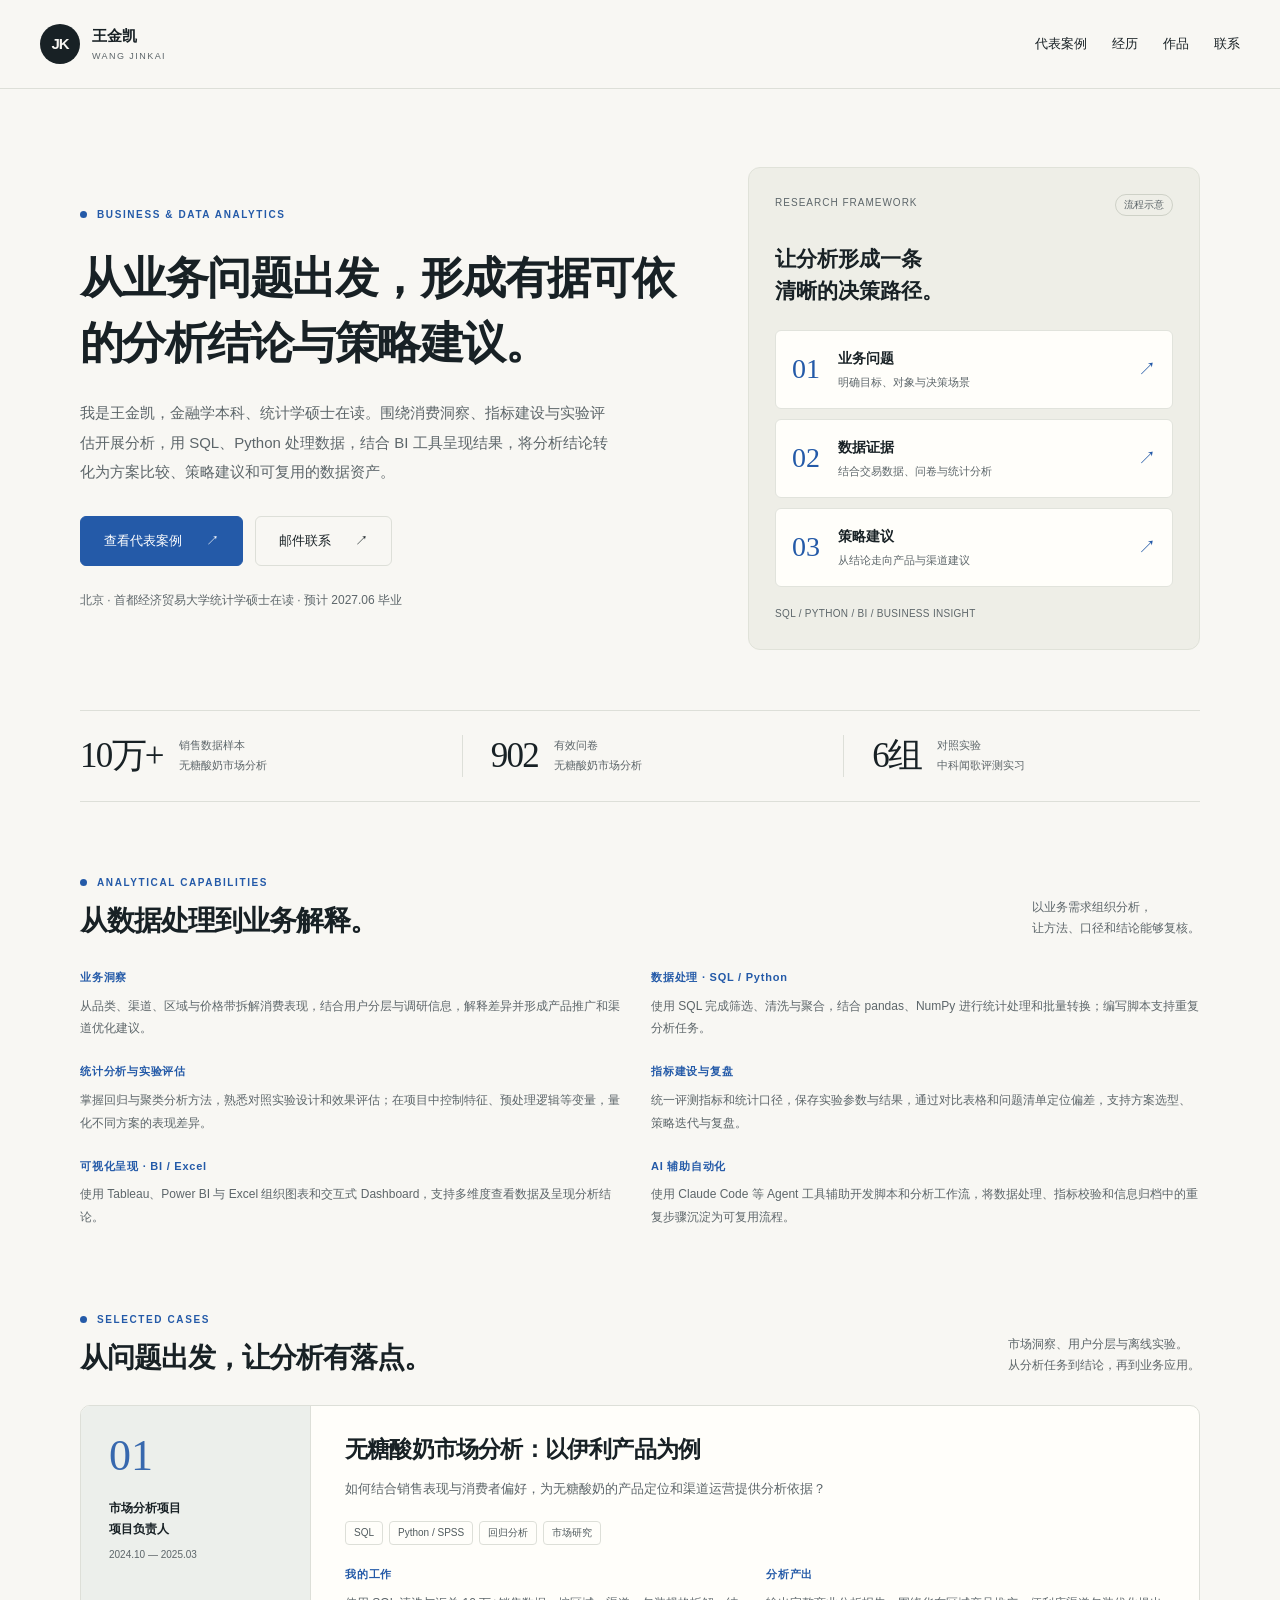
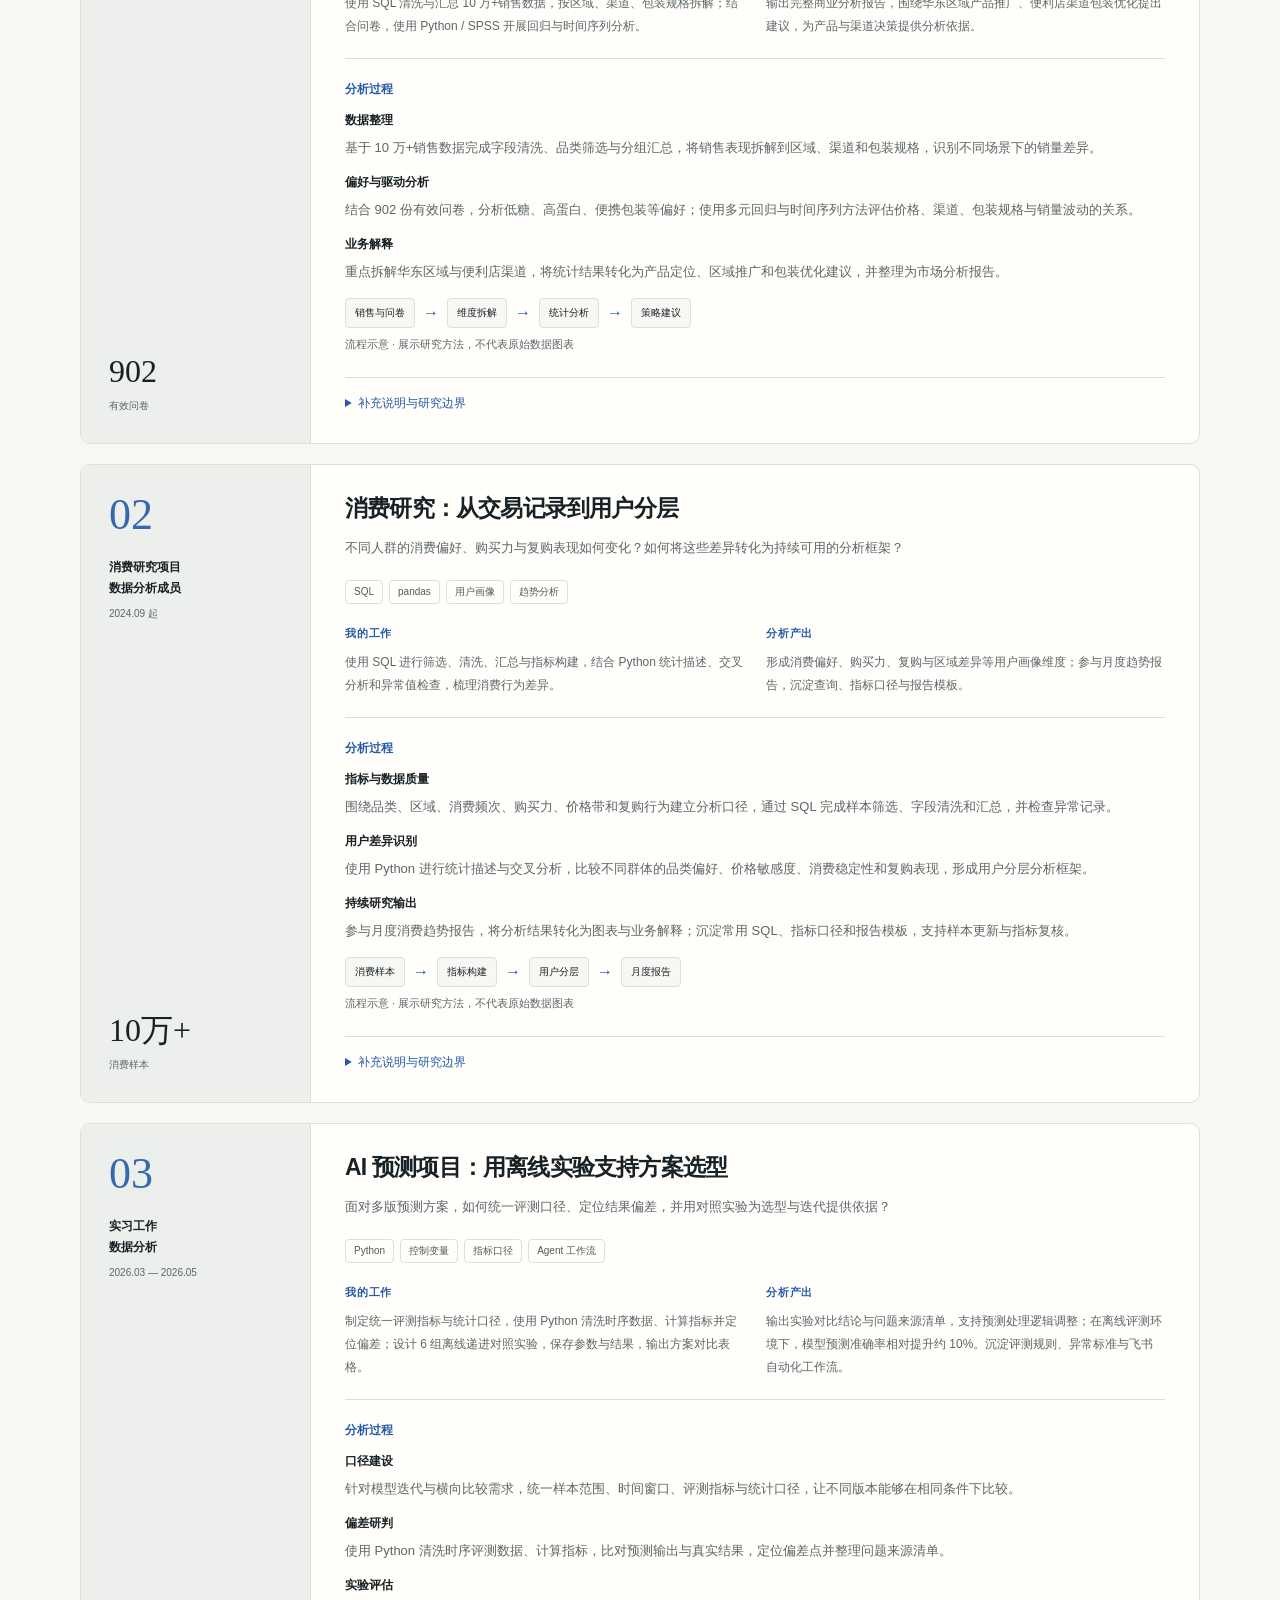
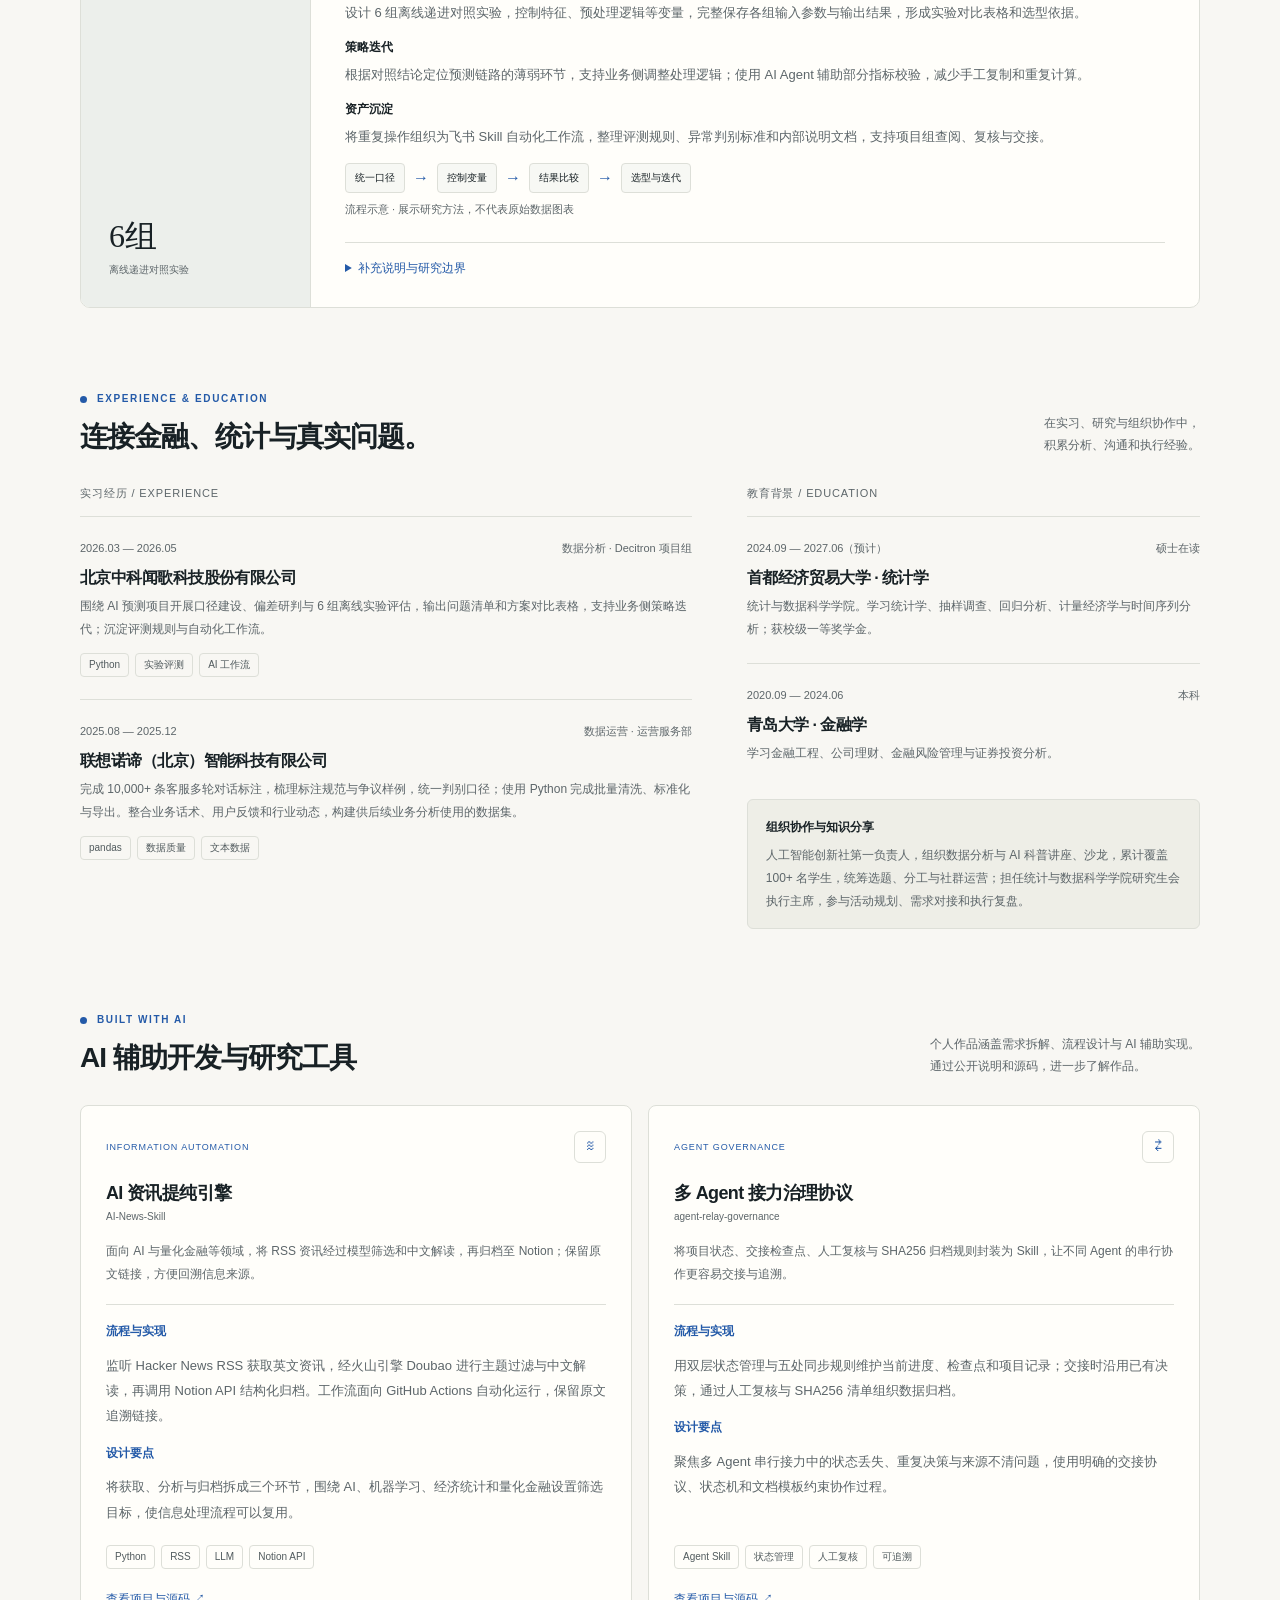
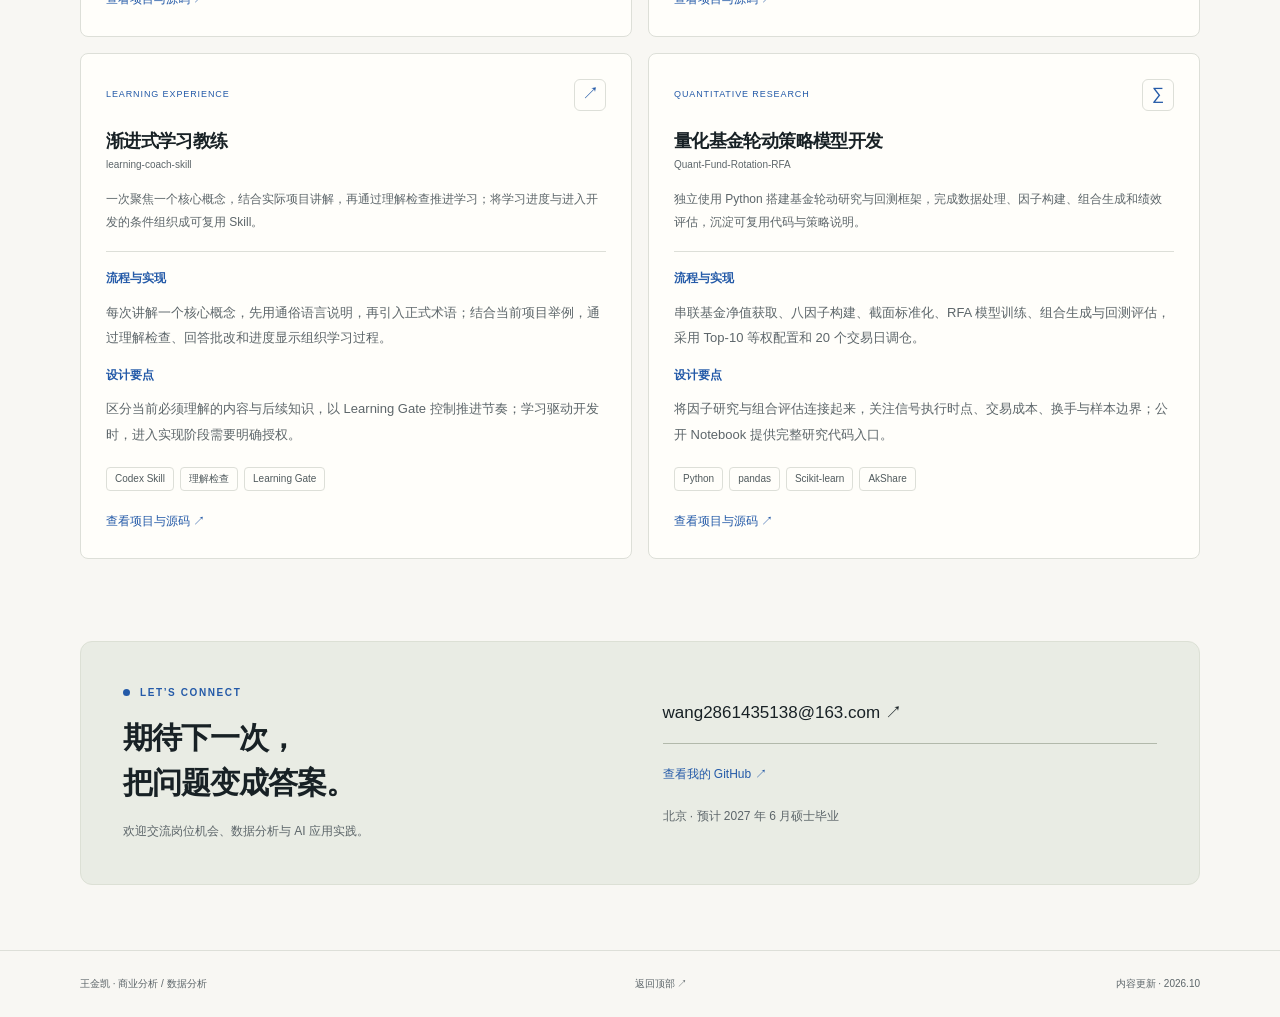
==== index.html @ 504aad79 "Publish portfolio pages at shorter root URLs" ====
<!doctype html>
<html lang="zh-CN">
<head>
<meta charset="utf-8">
<meta name="viewport" content="width=device-width, initial-scale=1">
<meta name="description" content="王金凯的商业分析与数据分析主页：业务洞察、SQL 与 Python 数据处理、指标口径、离线对照实验、BI 可视化与 AI 自动化作品。">
<meta name="theme-color" content="#F8F7F3">
<title>王金凯 | 商业分析与数据分析</title>
<link rel="stylesheet" href="assets/css/styles.css">
</head>
<body class="analytics">
<a class="skip-link" href="#main">跳到正文</a>
<header class="site-header">
<div class="header-inner">
<a class="brand" href="#main" aria-label="王金凯，商业分析与数据分析主页">
<span class="brand-mark" aria-hidden="true">JK</span>
<span>王金凯<span class="brand-en">WANG JINKAI</span>
</span>
</a>
<nav class="section-nav" aria-label="页内导航">
<a href="#cases">代表案例</a>
<a href="#experience">经历</a>
<a href="#works">作品</a>
<a href="#contact">联系</a>
</nav>
</div>
</header>
<main class="page-shell" id="main">
<section class="hero" aria-labelledby="page-title">
<div>
<p class="eyebrow">BUSINESS & DATA ANALYTICS</p>
<h1 id="page-title">从<span class="phrase">业务问题</span>出发，形成有据可依的分析结论与<span class="phrase">策略建议</span>。</h1>
<p class="hero-intro">我是王金凯，金融学本科、统计学硕士在读。围绕消费洞察、指标建设与实验评估开展分析，用 SQL、Python 处理数据，结合 BI 工具呈现结果，将分析结论转化为方案比较、策略建议和可复用的数据资产。</p>
<div class="hero-actions">
<a class="button primary" href="#cases">查看代表案例 <span aria-hidden="true">↗</span>
</a>
<a class="button" href="mailto:wang2861435138@163.com">邮件联系 <span aria-hidden="true">↗</span>
</a>
</div>
<p class="hero-meta">北京 · 首都经济贸易大学统计学硕士在读 · 预计 2027.06 毕业</p>
</div>
<aside class="hero-board" aria-label="分析方法流程示意">
<div class="board-top">
<span>RESEARCH FRAMEWORK</span>
<span>流程示意</span>
</div>
<p class="board-title">让分析形成一条<br>清晰的决策路径。</p>
<div class="flow-row">
<span class="flow-number" aria-hidden="true">01</span>
<div>
<strong>业务问题</strong>
<p>明确目标、对象与决策场景</p>
</div>
<span class="flow-arrow" aria-hidden="true">↗</span>
</div>
<div class="flow-row">
<span class="flow-number" aria-hidden="true">02</span>
<div>
<strong>数据证据</strong>
<p>结合交易数据、问卷与统计分析</p>
</div>
<span class="flow-arrow" aria-hidden="true">↗</span>
</div>
<div class="flow-row">
<span class="flow-number" aria-hidden="true">03</span>
<div>
<strong>策略建议</strong>
<p>从结论走向产品与渠道建议</p>
</div>
<span class="flow-arrow" aria-hidden="true">↗</span>
</div>
<p class="board-caption">SQL / PYTHON / BI / BUSINESS INSIGHT</p>
</aside>
</section>
<div class="proof-strip" aria-label="代表案例概览">
<div class="proof-item">
<b>10万+</b>
<span>销售数据样本<br>无糖酸奶市场分析</span>
</div>
<div class="proof-item">
<b>902</b>
<span>有效问卷<br>无糖酸奶市场分析</span>
</div>
<div class="proof-item">
<b>6组</b>
<span>对照实验<br>中科闻歌评测实习</span>
</div>
</div>
<section class="experience-section" id="skills" aria-labelledby="skills-title">
<div class="section-heading">
<div><p class="eyebrow">ANALYTICAL CAPABILITIES</p><h2 id="skills-title">从数据处理到业务解释。</h2></div>
<p>以业务需求组织分析，<br>让方法、口径和结论能够复核。</p>
</div>
<div class="case-grid">
<div><h4>业务洞察</h4><p>从品类、渠道、区域与价格带拆解消费表现，结合用户分层与调研信息，解释差异并形成产品推广和渠道优化建议。</p></div>
<div><h4>数据处理 · SQL / Python</h4><p>使用 SQL 完成筛选、清洗与聚合，结合 pandas、NumPy 进行统计处理和批量转换；编写脚本支持重复分析任务。</p></div>
<div><h4>统计分析与实验评估</h4><p>掌握回归与聚类分析方法，熟悉对照实验设计和效果评估；在项目中控制特征、预处理逻辑等变量，量化不同方案的表现差异。</p></div>
<div><h4>指标建设与复盘</h4><p>统一评测指标和统计口径，保存实验参数与结果，通过对比表格和问题清单定位偏差，支持方案选型、策略迭代与复盘。</p></div>
<div><h4>可视化呈现 · BI / Excel</h4><p>使用 Tableau、Power BI 与 Excel 组织图表和交互式 Dashboard，支持多维度查看数据及呈现分析结论。</p></div>
<div><h4>AI 辅助自动化</h4><p>使用 Claude Code 等 Agent 工具辅助开发脚本和分析工作流，将数据处理、指标校验和信息归档中的重复步骤沉淀为可复用流程。</p></div>
</div>
</section>
<section class="cases" id="cases">
<div class="section-heading">
<div>
<p class="eyebrow">SELECTED CASES</p>
<h2>从问题出发，让分析有落点。</h2>
</div>
<p>市场洞察、用户分层与离线实验。<br>从分析任务到结论，再到业务应用。</p>
</div>
<article class="case-card">
<div class="case-side">
<span class="case-index" aria-hidden="true">01</span>
<div>
<p class="case-type">市场分析项目<br>项目负责人</p>
<p class="case-date">2024.10 — 2025.03</p>
</div>
<p class="metric">902</p>
<p class="metric-label">有效问卷</p>
</div>
<div class="case-body">
<h3>无糖酸奶市场分析：以伊利产品为例</h3>
<p class="case-lead">如何结合销售表现与消费者偏好，为无糖酸奶的产品定位和渠道运营提供分析依据？</p>
<ul class="tag-list">
<li>SQL</li>
<li>Python / SPSS</li>
<li>回归分析</li>
<li>市场研究</li>
</ul>
<div class="case-grid">
<div>
<h4>我的工作</h4>
<p>使用 SQL 清洗与汇总 10 万+销售数据，按区域、渠道、包装规格拆解；结合问卷，使用 Python / SPSS 开展回归与时间序列分析。</p>
</div>
<div>
<h4>分析产出</h4>
<p>输出完整商业分析报告，围绕华东区域产品推广、便利店渠道包装优化提出建议，为产品与渠道决策提供分析依据。</p>
</div>
</div>
<div class="case-analysis">
<h4>分析过程</h4>
<ol>
<li><strong>数据整理</strong><p>基于 10 万+销售数据完成字段清洗、品类筛选与分组汇总，将销售表现拆解到区域、渠道和包装规格，识别不同场景下的销量差异。</p></li>
<li><strong>偏好与驱动分析</strong><p>结合 902 份有效问卷，分析低糖、高蛋白、便携包装等偏好；使用多元回归与时间序列方法评估价格、渠道、包装规格与销量波动的关系。</p></li>
<li><strong>业务解释</strong><p>重点拆解华东区域与便利店渠道，将统计结果转化为产品定位、区域推广和包装优化建议，并整理为市场分析报告。</p></li>
</ol>
</div>
<div class="pipeline" aria-label="方法流程">
<span>销售与问卷</span>
<i aria-hidden="true">→</i>
<span>维度拆解</span>
<i aria-hidden="true">→</i>
<span>统计分析</span>
<i aria-hidden="true">→</i>
<span>策略建议</span>
</div>
<p class="small-note">流程示意 · 展示研究方法，不代表原始数据图表</p>
<details>
<summary>补充说明与研究边界</summary>
<div class="detail-content">
<p>将交易表现与问卷中的低糖、高蛋白、便携包装偏好结合，重点拆解华东区域及便利店渠道，评估价格、渠道、规格等因素与销量波动的关系。</p>
<p>销售样本与问卷属于不同数据来源，不将样本量相加；分析结果用于支持决策，不将统计关联直接写为因果效果。</p>
</div>
</details>
</div>
</article>
<article class="case-card">
<div class="case-side">
<span class="case-index" aria-hidden="true">02</span>
<div>
<p class="case-type">消费研究项目<br>数据分析成员</p>
<p class="case-date">2024.09 起</p>
</div>
<p class="metric">10万+</p>
<p class="metric-label">消费样本</p>
</div>
<div class="case-body">
<h3>消费研究：从交易记录到用户分层</h3>
<p class="case-lead">不同人群的消费偏好、购买力与复购表现如何变化？如何将这些差异转化为持续可用的分析框架？</p>
<ul class="tag-list">
<li>SQL</li>
<li>pandas</li>
<li>用户画像</li>
<li>趋势分析</li>
</ul>
<div class="case-grid">
<div>
<h4>我的工作</h4>
<p>使用 SQL 进行筛选、清洗、汇总与指标构建，结合 Python 统计描述、交叉分析和异常值检查，梳理消费行为差异。</p>
</div>
<div>
<h4>分析产出</h4>
<p>形成消费偏好、购买力、复购与区域差异等用户画像维度；参与月度趋势报告，沉淀查询、指标口径与报告模板。</p>
</div>
</div>
<div class="case-analysis">
<h4>分析过程</h4>
<ol>
<li><strong>指标与数据质量</strong><p>围绕品类、区域、消费频次、购买力、价格带和复购行为建立分析口径，通过 SQL 完成样本筛选、字段清洗和汇总，并检查异常记录。</p></li>
<li><strong>用户差异识别</strong><p>使用 Python 进行统计描述与交叉分析，比较不同群体的品类偏好、价格敏感度、消费稳定性和复购表现，形成用户分层分析框架。</p></li>
<li><strong>持续研究输出</strong><p>参与月度消费趋势报告，将分析结果转化为图表与业务解释；沉淀常用 SQL、指标口径和报告模板，支持样本更新与指标复核。</p></li>
</ol>
</div>
<div class="pipeline" aria-label="方法流程">
<span>消费样本</span>
<i aria-hidden="true">→</i>
<span>指标构建</span>
<i aria-hidden="true">→</i>
<span>用户分层</span>
<i aria-hidden="true">→</i>
<span>月度报告</span>
</div>
<p class="small-note">流程示意 · 展示研究方法，不代表原始数据图表</p>
<details>
<summary>补充说明与研究边界</summary>
<div class="detail-content">
<p>项目来自中国消费大数据研究院。围绕品类、区域、消费频次、价格带与复购行为开展分析，将结果转化为图表、结论和业务解释。</p>
<p>本人角色为数据分析成员；此处介绍分析方法与工作产出，不公开合作数据库中的原始记录。</p>
</div>
</details>
</div>
</article>
<article class="case-card">
<div class="case-side">
<span class="case-index" aria-hidden="true">03</span>
<div>
<p class="case-type">实习工作<br>数据分析</p>
<p class="case-date">2026.03 — 2026.05</p>
</div>
<p class="metric">6组</p>
<p class="metric-label">离线递进对照实验</p>
</div>
<div class="case-body">
<h3>AI 预测项目：用离线实验支持方案选型</h3>
<p class="case-lead">面对多版预测方案，如何统一评测口径、定位结果偏差，并用对照实验为选型与迭代提供依据？</p>
<ul class="tag-list">
<li>Python</li>
<li>控制变量</li>
<li>指标口径</li>
<li>Agent 工作流</li>
</ul>
<div class="case-grid">
<div>
<h4>我的工作</h4>
<p>制定统一评测指标与统计口径，使用 Python 清洗时序数据、计算指标并定位偏差；设计 6 组离线递进对照实验，保存参数与结果，输出方案对比表格。</p>
</div>
<div>
<h4>分析产出</h4>
<p>输出实验对比结论与问题来源清单，支持预测处理逻辑调整；在离线评测环境下，模型预测准确率相对提升约 10%。沉淀评测规则、异常标准与飞书自动化工作流。</p>
</div>
</div>
<div class="case-analysis">
<h4>分析过程</h4>
<ol>
<li><strong>口径建设</strong><p>针对模型迭代与横向比较需求，统一样本范围、时间窗口、评测指标与统计口径，让不同版本能够在相同条件下比较。</p></li>
<li><strong>偏差研判</strong><p>使用 Python 清洗时序评测数据、计算指标，比对预测输出与真实结果，定位偏差点并整理问题来源清单。</p></li>
<li><strong>实验评估</strong><p>设计 6 组离线递进对照实验，控制特征、预处理逻辑等变量，完整保存各组输入参数与输出结果，形成实验对比表格和选型依据。</p></li>
<li><strong>策略迭代</strong><p>根据对照结论定位预测链路的薄弱环节，支持业务侧调整处理逻辑；使用 AI Agent 辅助部分指标校验，减少手工复制和重复计算。</p></li>
<li><strong>资产沉淀</strong><p>将重复操作组织为飞书 Skill 自动化工作流，整理评测规则、异常判别标准和内部说明文档，支持项目组查阅、复核与交接。</p></li>
</ol>
</div>
<div class="pipeline" aria-label="方法流程">
<span>统一口径</span>
<i aria-hidden="true">→</i>
<span>控制变量</span>
<i aria-hidden="true">→</i>
<span>结果比较</span>
<i aria-hidden="true">→</i>
<span>选型与迭代</span>
</div>
<p class="small-note">流程示意 · 展示研究方法，不代表原始数据图表</p>
<details>
<summary>补充说明与研究边界</summary>
<div class="detail-content">
<p>在中科闻歌 Decitron 项目组开展实习。评测设计包含基础准确度、趋势判断、信号质量与模拟交易表现四类、共 25 项指标；不同维度分别用于诊断方案表现。</p>
<p>另基于 TMGBench 构建自动评测模块，支持标准答案计算、输出比对、断点续测及三层 HTML 报告，区分接口失败、结构解析问题与答案错误。</p>
<p>约 10%为离线评测中模型预测准确率的相对提升，不等同于提高 10 个百分点，也不直接代表线上业务效果。展示内容为实习职责与产出。</p>
</div>
</details>
</div>
</article>
</section>
<section class="experience-section" id="experience">
<div class="section-heading">
<div>
<p class="eyebrow">EXPERIENCE & EDUCATION</p>
<h2>连接金融、统计与真实问题。</h2>
</div>
<p>在实习、研究与组织协作中，<br>积累分析、沟通和执行经验。</p>
</div>
<div class="experience-layout">
<div>
<p class="timeline-label">实习经历 / EXPERIENCE</p>
<article class="timeline-item">
<div class="item-meta">
<span>2026.03 — 2026.05</span>
<span>数据分析 · Decitron 项目组</span>
</div>
<h3>北京中科闻歌科技股份有限公司</h3>
<p>围绕 AI 预测项目开展口径建设、偏差研判与 6 组离线实验评估，输出问题清单和方案对比表格，支持业务侧策略迭代；沉淀评测规则与自动化工作流。</p>
<ul class="tag-list">
<li>Python</li>
<li>实验评测</li>
<li>AI 工作流</li>
</ul>
</article>
<article class="timeline-item">
<div class="item-meta">
<span>2025.08 — 2025.12</span>
<span>数据运营 · 运营服务部</span>
</div>
<h3>联想诺谛（北京）智能科技有限公司</h3>
<p>完成 10,000+ 条客服多轮对话标注，梳理标注规范与争议样例，统一判别口径；使用 Python 完成批量清洗、标准化与导出。整合业务话术、用户反馈和行业动态，构建供后续业务分析使用的数据集。</p>
<ul class="tag-list">
<li>pandas</li>
<li>数据质量</li>
<li>文本数据</li>
</ul>
</article>
</div>
<div>
<p class="timeline-label">教育背景 / EDUCATION</p>
<article class="timeline-item">
<div class="item-meta">
<span>2024.09 — 2027.06（预计）</span>
<span>硕士在读</span>
</div>
<h3>首都经济贸易大学 · 统计学</h3>
<p>统计与数据科学学院。学习统计学、抽样调查、回归分析、计量经济学与时间序列分析；获校级一等奖学金。</p>
</article>
<article class="timeline-item">
<div class="item-meta">
<span>2020.09 — 2024.06</span>
<span>本科</span>
</div>
<h3>青岛大学 · 金融学</h3>
<p>学习金融工程、公司理财、金融风险管理与证券投资分析。</p>
</article>
<div class="community-note">
<strong>组织协作与知识分享</strong>人工智能创新社第一负责人，组织数据分析与 AI 科普讲座、沙龙，累计覆盖 100+ 名学生，统筹选题、分工与社群运营；担任统计与数据科学学院研究生会执行主席，参与活动规划、需求对接和执行复盘。</div>
</div>
</div>
</section>
<section class="works-section" id="works">
<div class="section-heading">
<div>
<p class="eyebrow">BUILT WITH AI</p>
<h2>AI 辅助开发与研究工具</h2>
</div>
<p>个人作品涵盖需求拆解、流程设计与 AI 辅助实现。<br>通过公开说明和源码，进一步了解作品。</p>
</div>
<div class="works-grid">
<article class="work-card">
<div class="work-top">
<span class="work-category">INFORMATION AUTOMATION</span>
<span class="work-symbol" aria-hidden="true">≋</span>
</div>
<h3>AI 资讯提纯引擎</h3>
<p class="repo-name">AI-News-Skill</p>
<p class="work-description">面向 AI 与量化金融等领域，将 RSS 资讯经过模型筛选和中文解读，再归档至 Notion；保留原文链接，方便回溯信息来源。</p>
<div class="work-detail">
<h4>流程与实现</h4><p>监听 Hacker News RSS 获取英文资讯，经火山引擎 Doubao 进行主题过滤与中文解读，再调用 Notion API 结构化归档。工作流面向 GitHub Actions 自动化运行，保留原文追溯链接。</p>
<h4>设计要点</h4><p>将获取、分析与归档拆成三个环节，围绕 AI、机器学习、经济统计和量化金融设置筛选目标，使信息处理流程可以复用。</p>
</div>
<ul class="tag-list">
<li>Python</li>
<li>RSS</li>
<li>LLM</li>
<li>Notion API</li>
</ul>
<a class="text-link" href="https://github.com/JKW-NB/AI-News-Skill" target="_blank" rel="noopener noreferrer">查看项目与源码<span aria-hidden="true"> ↗</span>
<span class="sr-only">（新窗口打开）</span>
</a>
</article>
<article class="work-card">
<div class="work-top">
<span class="work-category">AGENT GOVERNANCE</span>
<span class="work-symbol" aria-hidden="true">⇄</span>
</div>
<h3>多 Agent 接力治理协议</h3>
<p class="repo-name">agent-relay-governance</p>
<p class="work-description">将项目状态、交接检查点、人工复核与 SHA256 归档规则封装为 Skill，让不同 Agent 的串行协作更容易交接与追溯。</p>
<div class="work-detail">
<h4>流程与实现</h4><p>用双层状态管理与五处同步规则维护当前进度、检查点和项目记录；交接时沿用已有决策，通过人工复核与 SHA256 清单组织数据归档。</p>
<h4>设计要点</h4><p>聚焦多 Agent 串行接力中的状态丢失、重复决策与来源不清问题，使用明确的交接协议、状态机和文档模板约束协作过程。</p>
</div>
<ul class="tag-list">
<li>Agent Skill</li>
<li>状态管理</li>
<li>人工复核</li>
<li>可追溯</li>
</ul>
<a class="text-link" href="https://github.com/JKW-NB/agent-relay-governance" target="_blank" rel="noopener noreferrer">查看项目与源码<span aria-hidden="true"> ↗</span>
<span class="sr-only">（新窗口打开）</span>
</a>
</article>
<article class="work-card">
<div class="work-top">
<span class="work-category">LEARNING EXPERIENCE</span>
<span class="work-symbol" aria-hidden="true">↗</span>
</div>
<h3>渐进式学习教练</h3>
<p class="repo-name">learning-coach-skill</p>
<p class="work-description">一次聚焦一个核心概念，结合实际项目讲解，再通过理解检查推进学习；将学习进度与进入开发的条件组织成可复用 Skill。</p>
<div class="work-detail">
<h4>流程与实现</h4><p>每次讲解一个核心概念，先用通俗语言说明，再引入正式术语；结合当前项目举例，通过理解检查、回答批改和进度显示组织学习过程。</p>
<h4>设计要点</h4><p>区分当前必须理解的内容与后续知识，以 Learning Gate 控制推进节奏；学习驱动开发时，进入实现阶段需要明确授权。</p>
</div>
<ul class="tag-list">
<li>Codex Skill</li>
<li>理解检查</li>
<li>Learning Gate</li>
</ul>
<a class="text-link" href="https://github.com/JKW-NB/learning-coach-skill" target="_blank" rel="noopener noreferrer">查看项目与源码<span aria-hidden="true"> ↗</span>
<span class="sr-only">（新窗口打开）</span>
</a>
</article>
<article class="work-card">
<div class="work-top">
<span class="work-category">QUANTITATIVE RESEARCH</span>
<span class="work-symbol" aria-hidden="true">∑</span>
</div>
<h3>量化基金轮动策略模型开发</h3>
<p class="repo-name">Quant-Fund-Rotation-RFA</p>
<p class="work-description">独立使用 Python 搭建基金轮动研究与回测框架，完成数据处理、因子构建、组合生成和绩效评估，沉淀可复用代码与策略说明。</p>
<div class="work-detail">
<h4>流程与实现</h4><p>串联基金净值获取、八因子构建、截面标准化、RFA 模型训练、组合生成与回测评估，采用 Top-10 等权配置和 20 个交易日调仓。</p>
<h4>设计要点</h4><p>将因子研究与组合评估连接起来，关注信号执行时点、交易成本、换手与样本边界；公开 Notebook 提供完整研究代码入口。</p>
</div>
<ul class="tag-list">
<li>Python</li>
<li>pandas</li>
<li>Scikit-learn</li>
<li>AkShare</li>
</ul>
<a class="text-link" href="https://github.com/JKW-NB/Quant-Fund-Rotation-RFA" target="_blank" rel="noopener noreferrer">查看项目与源码<span aria-hidden="true"> ↗</span>
<span class="sr-only">（新窗口打开）</span>
</a>
</article>
</div>
</section>
<section class="contact-card" id="contact" aria-labelledby="contact-title">
<div>
<p class="eyebrow">LET’S CONNECT</p>
<h2 id="contact-title">期待下一次，<br>把问题变成答案。</h2>
<p>欢迎交流岗位机会、数据分析与 AI 应用实践。</p>
</div>
<div class="contact-actions">
<a class="email-link" href="mailto:wang2861435138@163.com">wang2861435138@163.com<span aria-hidden="true"> ↗</span>
</a>
<a class="text-link" href="https://github.com/JKW-NB" target="_blank" rel="noopener noreferrer">查看我的 GitHub<span aria-hidden="true"> ↗</span>
<span class="sr-only">（新窗口打开）</span>
</a>
<p class="small-note">北京 · 预计 2027 年 6 月硕士毕业</p>
</div>
</section>
</main>
<footer class="site-footer">
<div class="page-shell footer-inner">
<span>王金凯 · 商业分析 / 数据分析</span>
<a href="#main">返回顶部 <span aria-hidden="true">↗</span>
</a>
<span>内容更新 · 2026.10</span>
</div>
</footer>
</body>
</html>
---- assets/css/styles.css ----
*{
  box-sizing:border-box}
html{
  scroll-behavior:smooth;
  scroll-padding-top:110px}
body{
  --background:#F8F7F3;
  --surface:#fffefa;
  --text:#182125;
  --muted:#5d666a;
  --accent:#245AA8;
  --border:#dddfd8;
  margin:0;
  background:var(--background);
  color:var(--text);
  font-family:Inter,"Segoe UI","PingFang SC","Microsoft YaHei",sans-serif;
  font-size:16px;
  line-height:1.8;
  -webkit-font-smoothing:antialiased}
body.fintech{
  --accent:#087F72}
body.home{
  --accent:#245AA8}
a{
  color:inherit;
  text-decoration:none}
button,a,summary{
  -webkit-tap-highlight-color:transparent}
a:focus-visible,summary:focus-visible{
  outline:3px solid var(--accent);
  outline-offset:5px;
  border-radius:4px}
a:hover{
  color:var(--accent)}
h1,h2,h3,h4,p{
  margin:0}
h1,h2,h3{
  line-height:1.35;
  font-weight:650;
  letter-spacing:-.035em}
ul{
  padding:0;
  margin:0;
  list-style:none}
.page-shell{
  max-width:1120px;
  width:calc(100% - 80px);
  margin:auto}
.site-header{
  background:rgba(248,247,243,.97);
  border-bottom:1px solid var(--border);
  position:sticky;
  top:0;
  z-index:10}
.header-inner{
  max-width:1280px;
  margin:auto;
  min-height:88px;
  padding:16px 40px;
  display:flex;
  align-items:center;
  gap:32px;
  justify-content:space-between}
.brand{
  display:flex;
  gap:12px;
  align-items:center;
  flex-shrink:0;
  font-size:15px;
  font-weight:650;
  line-height:1.5}
.brand-mark{
  background:var(--text);
  color:var(--background);
  width:40px;
  height:40px;
  display:grid;
  place-items:center;
  font-size:15px;
  letter-spacing:-1px;
  border-radius:50%}
.brand-en{
  display:block;
  font-size:9px;
  letter-spacing:.16em;
  color:var(--muted);
  font-weight:500;
  margin-top:3px}
.section-nav,.track-nav{
  display:flex;
  align-items:center;
  gap:25px;
  font-size:13px}
.track-nav{
  gap:3px;
  border:1px solid var(--border);
  padding:4px;
  border-radius:24px}
.track-nav a{
  padding:6px 13px;
  border-radius:20px;
  white-space:nowrap}
.track-nav a[aria-current]{
  background:var(--text);
  color:white}
.skip-link{
  position:fixed;
  left:20px;
  top:-120px;
  background:white;
  padding:12px 18px;
  z-index:100}
.skip-link:focus{
  top:10px}
.eyebrow{
  font-size:10px;
  font-weight:600;
  letter-spacing:.16em;
  text-transform:uppercase;
  color:var(--accent);
  display:flex;
  gap:10px;
  align-items:center}
.eyebrow::before{
  content:"";
  width:7px;
  height:7px;
  background:var(--accent);
  border-radius:50%;
  flex-shrink:0}
.hero{
  padding:78px 0 60px;
  display:grid;
  grid-template-columns:1.35fr 1fr;
  align-items:center;
  gap:58px}
.hero h1{
  font-size:clamp(32px,3.4vw,48px);
  margin:22px 0;
  line-height:1.5}
.hero-intro{
  color:var(--muted);
  max-width:530px;
  font-size:15px;
  line-height:1.95}
.hero-meta{
  font-size:12px;
  color:var(--muted);
  padding-top:24px}
.hero-actions{
  display:flex;
  flex-wrap:wrap;
  gap:12px;
  margin-top:30px}
.button{
  display:inline-flex;
  align-items:center;
  justify-content:space-between;
  gap:24px;
  padding:12px 23px;
  border:1px solid var(--border);
  font-size:13px;
  min-height:48px;
  border-radius:6px}
.button.primary{
  background:var(--accent);
  border-color:var(--accent);
  color:white}
.button:hover{
  transform:translateY(-2px);
  transition:transform .15s}
.hero-board{
  background:#eeeee7;
  border:1px solid #e0e2d9;
  border-radius:12px;
  padding:26px;
  position:relative;
  min-width:0}
.board-top{
  display:flex;
  justify-content:space-between;
  gap:10px;
  font-size:10px;
  letter-spacing:.1em;
  color:var(--muted);
  margin-bottom:27px}
.board-top span:last-child{
  border:1px solid #ced1c7;
  border-radius:12px;
  padding:1px 8px;
  letter-spacing:0}
.board-title{
  font-size:21px;
  font-weight:600;
  line-height:1.5;
  margin-bottom:24px}
.flow-row{
  background:var(--surface);
  border:1px solid #e1e3dc;
  display:flex;
  gap:16px;
  padding:15px 16px;
  border-radius:6px;
  align-items:center}
.flow-row+.flow-row{
  margin-top:10px}
.flow-number{
  font-family:Georgia,serif;
  font-size:28px;
  line-height:1;
  color:var(--accent);
  min-width:30px}
.flow-row strong{
  font-size:14px;
  display:block;
  font-weight:600}
.flow-row p{
  font-size:11px;
  color:var(--muted);
  margin-top:2px}
.flow-arrow{
  margin-left:auto;
  font-size:18px;
  color:var(--accent)}
.board-caption{
  font-size:10px;
  color:var(--muted);
  margin-top:18px;
  letter-spacing:.03em}
.fintech .hero-board{
  background:#163630;
  color:#eff5f1;
  border-color:#163630}
.fintech .board-top,.fintech .board-caption{
  color:#b8cdc5}
.fintech .board-top span:last-child{
  border-color:#789a8d}
.fintech .flow-row{
  background:#22463c;
  border-color:#426459}
.fintech .flow-number,.fintech .flow-arrow{
  color:#b4d8a3}
.fintech .flow-row p{
  color:#c2d6cb}
.proof-strip{
  display:grid;
  grid-template-columns:repeat(3,1fr);
  border-top:1px solid var(--border);
  border-bottom:1px solid var(--border);
  padding:24px 0;
  gap:25px;
  margin-bottom:72px}
.proof-item{
  display:flex;
  gap:16px;
  align-items:center;
  min-width:0}
.proof-item+.proof-item{
  border-left:1px solid var(--border);
  padding-left:28px}
.proof-item b{
  font-family:Georgia,serif;
  font-size:35px;
  line-height:1.2;
  white-space:nowrap;
  font-weight:400;
  letter-spacing:-.05em}
.proof-item span{
  font-size:11px;
  line-height:1.8;
  color:var(--muted)}
.section-heading{
  display:flex;
  align-items:end;
  justify-content:space-between;
  gap:25px;
  margin-bottom:28px}
.section-heading h2{
  font-size:28px;
  margin-top:10px}
.section-heading>p{
  color:var(--muted);
  font-size:12px;
  max-width:300px}
.cases{
  margin-bottom:82px}
.case-card{
  border:1px solid var(--border);
  border-radius:10px;
  background:var(--surface);
  overflow:hidden;
  margin-bottom:20px;
  display:grid;
  grid-template-columns:230px minmax(0,1fr)}
.case-side{
  padding:28px;
  background:#ecefeb;
  display:flex;
  flex-direction:column;
  gap:20px;
  border-right:1px solid var(--border)}
.fintech .case-side{
  background:#e7efea}
.case-index{
  font-family:Georgia,serif;
  font-size:44px;
  line-height:1;
  color:var(--accent);
  opacity:.9}
.case-side .case-type{
  font-size:12px;
  font-weight:600;
  line-height:1.8}
.case-side .case-date{
  font-size:10px;
  color:var(--muted);
  margin-top:5px}
.case-side .metric{
  font-family:Georgia,serif;
  font-size:32px;
  color:var(--text);
  line-height:1.3;
  margin-top:auto}
.case-side .metric-label{
  font-size:10px;
  color:var(--muted);
  margin-top:-16px}
.case-body{
  padding:28px 34px;
  min-width:0}
.case-body h3{
  font-size:23px;
  margin-bottom:12px}
.case-lead{
  font-size:13px;
  color:var(--muted);
  line-height:1.9;
  margin-bottom:20px}
.case-grid{
  display:grid;
  grid-template-columns:1fr 1fr;
  gap:22px;
  margin:20px 0}
.case-grid h4{
  font-size:11px;
  color:var(--accent);
  font-weight:600;
  letter-spacing:.07em;
  margin-bottom:7px}
.case-grid p{
  font-size:12px;
  color:var(--muted);
  line-height:1.9}
.tag-list{
  display:flex;
  gap:6px;
  flex-wrap:wrap}
.tag-list li{
  font-size:10px;
  padding:3px 8px;
  border:1px solid var(--border);
  border-radius:4px;
  color:#515b5e;
  line-height:1.6}
.case-body details{
  border-top:1px solid var(--border);
  margin-top:22px;
  padding-top:15px;
  font-size:12px}
.case-body summary{
  cursor:pointer;
  color:var(--accent);
  width:fit-content}
.detail-content{
  color:var(--muted);
  padding:14px 0 0;
  line-height:1.95}
.pipeline{
  display:flex;
  align-items:center;
  gap:8px;
  flex-wrap:wrap;
  margin:14px 0 6px}
.pipeline span{
  padding:5px 9px;
  border:1px solid var(--border);
  border-radius:4px;
  background:#f7f8f4;
  font-size:10px}
.pipeline i{
  font-style:normal;
  color:var(--accent)}
.small-note{
  font-size:11px;
  line-height:1.9;
  color:var(--muted)}
.text-link{
  font-size:12px;
  color:var(--accent);
  font-weight:500;
  display:inline-block}
.case-body>.text-link{
  margin-top:20px}
.experience-section{
  margin-bottom:82px}
.experience-layout{
  display:grid;
  grid-template-columns:1.35fr 1fr;
  gap:55px}
.timeline-label{
  font-size:11px;
  color:var(--muted);
  letter-spacing:.08em;
  margin-bottom:12px}
.timeline-item{
  border-top:1px solid var(--border);
  padding:22px 0}
.timeline-item .item-meta{
  display:flex;
  justify-content:space-between;
  gap:12px;
  color:var(--muted);
  font-size:11px;
  margin-bottom:8px}
.timeline-item h3{
  font-size:16px;
  margin-bottom:7px}
.timeline-item p{
  font-size:12px;
  color:var(--muted);
  line-height:1.9}
.timeline-item .tag-list{
  margin-top:12px}
.community-note{
  border:1px solid var(--border);
  border-radius:6px;
  background:#eeeee7;
  padding:16px 18px;
  margin-top:12px;
  font-size:12px;
  color:var(--muted);
  line-height:1.9}
.community-note strong{
  display:block;
  color:var(--text);
  font-weight:600;
  margin-bottom:5px}
.works-section{
  margin-bottom:82px}
.works-grid{
  display:grid;
  grid-template-columns:repeat(2,minmax(0,1fr));
  gap:16px}
.work-card{
  background:var(--surface);
  border:1px solid var(--border);
  border-radius:8px;
  padding:25px;
  display:flex;
  flex-direction:column;
  min-width:0}
.work-top{
  display:flex;
  justify-content:space-between;
  align-items:center;
  gap:12px;
  margin-bottom:18px}
.work-category{
  font-size:9px;
  letter-spacing:.1em;
  color:var(--accent)}
.work-symbol{
  height:32px;
  width:32px;
  display:grid;
  place-items:center;
  border:1px solid var(--border);
  border-radius:6px;
  color:var(--accent);
  font-family:monospace;
  font-size:17px}
.work-card h3{
  font-size:18px;
  margin-bottom:3px}
.repo-name{
  font-size:10px;
  color:var(--muted);
  overflow-wrap:anywhere}
.work-description{
  font-size:12px;
  color:var(--muted);
  line-height:1.9;
  margin:14px 0 18px}
.work-card .tag-list{
  margin-top:auto}
.work-card .text-link{
  margin-top:20px}
.contact-card{
  background:#e9ece4;
  border:1px solid #dce0d5;
  border-radius:12px;
  padding:42px;
  display:grid;
  grid-template-columns:1fr 1fr;
  gap:45px;
  align-items:center;
  margin-bottom:65px}
.contact-card h2{
  font-size:30px;
  margin:13px 0 16px;
  line-height:1.5}
.contact-card p:not(.eyebrow){
  font-size:12px;
  color:var(--muted)}
.contact-actions{
  min-width:0}
.email-link{
  font-size:17px;
  border-bottom:1px solid #b2b9ab;
  padding-bottom:14px;
  margin-bottom:15px;
  display:block;
  overflow-wrap:anywhere;
  line-height:1.8}
.contact-actions .small-note{
  margin-top:17px}
.site-footer{
  border-top:1px solid var(--border);
  padding:24px 0}
.footer-inner{
  display:flex;
  justify-content:space-between;
  gap:18px;
  flex-wrap:wrap;
  font-size:10px;
  color:var(--muted)}
.sr-only{
  position:absolute;
  width:1px;
  height:1px;
  padding:0;
  margin:-1px;
  overflow:hidden;
  clip:rect(0,0,0,0);
  white-space:nowrap;
  border:0}
.home-hero{
  padding:95px 0 65px;
  display:grid;
  grid-template-columns:1.6fr 1fr;
  gap:70px;
  align-items:center}
.home-hero h1{
  font-size:clamp(44px,5.8vw,78px);
  line-height:1.25;
  margin:26px 0}
.home-hero h1 span{
  display:block;
  font-size:.58em;
  margin-top:15px;
  font-weight:500;
  letter-spacing:-.04em}
.home-intro{
  color:var(--muted);
  font-size:15px;
  line-height:1.95;
  max-width:550px}
.identity-card{
  border:1px solid var(--border);
  border-radius:12px;
  padding:28px;
  background:#eeeee7}
.identity-symbol{
  font-family:Georgia,serif;
  font-size:100px;
  line-height:1.1;
  letter-spacing:-.1em;
  color:#2f493c;
  padding:5px 0 26px}
.identity-card .identity-row{
  border-top:1px solid #d3d8cd;
  padding:16px 0 0;
  margin-top:16px}
.identity-row b{
  font-size:13px;
  display:block}
.identity-row span{
  font-size:11px;
  color:var(--muted)}
.directions-section{
  padding-bottom:75px}
.direction-cards{
  display:grid;
  grid-template-columns:1fr 1fr;
  gap:20px}
.direction-card{
  padding:32px;
  border-radius:10px;
  border:1px solid var(--border);
  background:var(--surface);
  display:block;
  transition:transform .15s;
  min-width:0}
.direction-card:hover{
  transform:translateY(-3px)}
.direction-card.fintech-card{
  background:#163630;
  color:#eff5f1;
  border-color:#163630}
.direction-card .direction-number{
  font-family:Georgia,serif;
  font-size:36px;
  color:#245AA8}
.fintech-card .direction-number{
  color:#b4d8a3}
.direction-card h3{
  font-size:27px;
  margin:18px 0 10px}
.direction-card p{
  font-size:13px;
  color:var(--muted);
  line-height:1.9;
  margin-bottom:25px}
.fintech-card p{
  color:#c2d6cb}
.direction-card .direction-entry{
  font-size:12px;
  color:#245AA8;
  display:flex;
  justify-content:space-between;
  align-items:center}
.fintech-card .direction-entry{
  color:#c8e2b9}
.direction-card .tag-list{
  margin-bottom:25px}
.fintech-card .tag-list li{
  border-color:#648377;
  color:#d2e0d9}
@media(min-width:1600px){
  .hero h1{
  font-size:48px}
}
@media(max-width:1000px){
  .header-inner{
  gap:20px;
  padding:15px 24px}
.section-nav{
  gap:15px}
.page-shell{
  width:calc(100% - 48px)}
.hero{
  gap:32px;
  grid-template-columns:1.25fr 1fr}
.hero h1{
  font-size:34px}
.hero-board{
  padding:22px}
.case-card{
  grid-template-columns:190px minmax(0,1fr)}
.case-body{
  padding:25px}
.experience-layout{
  gap:32px}
.home-hero{
  gap:40px}
}
@media(max-width:760px){
  html{
  scroll-padding-top:130px}
.header-inner{
  flex-wrap:wrap;
  gap:14px;
  padding:14px 20px}
.brand{
  font-size:13px}
.brand-mark{
  height:34px;
  width:34px}
.track-nav{
  font-size:11px}
.track-nav a{
  padding:5px 9px}
.section-nav{
  order:3;
  flex-basis:100%;
  justify-content:space-between;
  border-top:1px solid var(--border);
  padding-top:10px;
  font-size:11px}
.page-shell{
  width:calc(100% - 40px)}
.hero{
  padding:42px 0 34px;
  grid-template-columns:1fr;
  gap:30px}
.hero h1{
  font-size:34px;
  margin:18px 0;
  line-height:1.5}
.hero-intro{
  font-size:13px}
.hero-meta{
  font-size:11px}
.hero-actions{
  margin-top:23px}
.hero-board{
  padding:23px}
.proof-strip{
  gap:13px;
  padding:20px 0;
  margin-bottom:48px}
.proof-item{
  flex-direction:column;
  gap:5px;
  align-items:flex-start}
.proof-item+.proof-item{
  padding-left:14px}
.proof-item b{
  font-size:29px}
.proof-item span{
  font-size:10px}
.section-heading{
  align-items:flex-start;
  flex-direction:column;
  gap:12px;
  margin-bottom:24px}
.section-heading h2{
  font-size:25px}
.section-heading>p{
  max-width:100%}
.cases,.experience-section,.works-section{
  margin-bottom:52px}
.case-card{
  grid-template-columns:1fr}
.case-side{
  border-right:0;
  border-bottom:1px solid var(--border);
  display:grid;
  grid-template-columns:auto 1fr auto;
  align-items:center;
  gap:14px;
  padding:20px}
.case-index{
  font-size:33px}
.case-side .case-type{
  font-size:11px}
.case-side .metric{
  font-size:26px;
  margin-top:0}
.case-side .metric-label{
  grid-column:3;
  margin-top:-12px;
  font-size:9px;
  text-align:right}
.case-body{
  padding:23px 20px}
.case-body h3{
  font-size:21px}
.case-grid{
  gap:18px;
  grid-template-columns:1fr}
.experience-layout{
  grid-template-columns:1fr;
  gap:30px}
.works-grid{
  grid-template-columns:1fr}
.work-card{
  padding:23px}
.contact-card{
  grid-template-columns:1fr;
  padding:27px 23px;
  gap:25px;
  margin-bottom:42px}
.contact-card h2{
  font-size:27px}
.email-link{
  font-size:15px}
.home-hero{
  padding:52px 0 38px;
  grid-template-columns:1fr;
  gap:30px}
.home-hero h1{
  font-size:52px}
.home-hero h1 span{
  font-size:30px}
.home-intro{
  font-size:13px}
.identity-card{
  padding:24px;
  display:grid;
  grid-template-columns:85px 1fr;
  column-gap:23px}
.identity-symbol{
  font-size:75px;
  grid-row:span 2;
  align-self:center;
  padding:0}
.identity-card .identity-row{
  margin-top:0;
  padding:12px 0}
.direction-cards{
  grid-template-columns:1fr}
.direction-card{
  padding:26px}
.direction-card h3{
  font-size:25px}
.directions-section{
  padding-bottom:50px}
.footer-inner{
  font-size:9px}
.eyebrow{
  font-size:9px}
}
@media(prefers-reduced-motion:reduce){
  html{
  scroll-behavior:auto}
*,*::before,*::after{
  transition:none!important;
  animation:none!important}
.button:hover,.direction-card:hover{
  transform:none}
}


.phrase { white-space: nowrap; }

/* Expanded project descriptions, independent portfolio pages. */
.case-analysis { border-top: 1px solid var(--border); padding-top: 20px; margin-top: 20px; }
.case-analysis h4, .work-detail h4 { font-size: 12px; color: var(--accent); font-weight: 600; margin-bottom: 10px; }
.case-analysis ol { padding: 0; margin: 0; list-style: none; display: grid; gap: 12px; }
.case-analysis li strong { display: block; font-size: 12px; font-weight: 600; margin-bottom: 3px; }
.case-analysis li p, .work-detail p { font-size: 13px; color: var(--muted); line-height: 1.95; }
.work-detail { border-top: 1px solid var(--border); padding-top: 16px; margin-bottom: 20px; }
.work-detail h4:not(:first-child) { margin-top: 14px; }
@media (max-width: 760px) { .header-inner .section-nav { padding-top: 10px; } }

.case-extension { margin-top: 20px; padding: 18px 20px; background: var(--background); border-left: 2px solid var(--accent); }
.case-extension h4 { color: var(--accent); font-size: 12px; margin-bottom: 8px; }
.case-extension p { color: var(--muted); font-size: 13px; line-height: 1.95; }
.case-extension p + p { margin-top: 8px; }
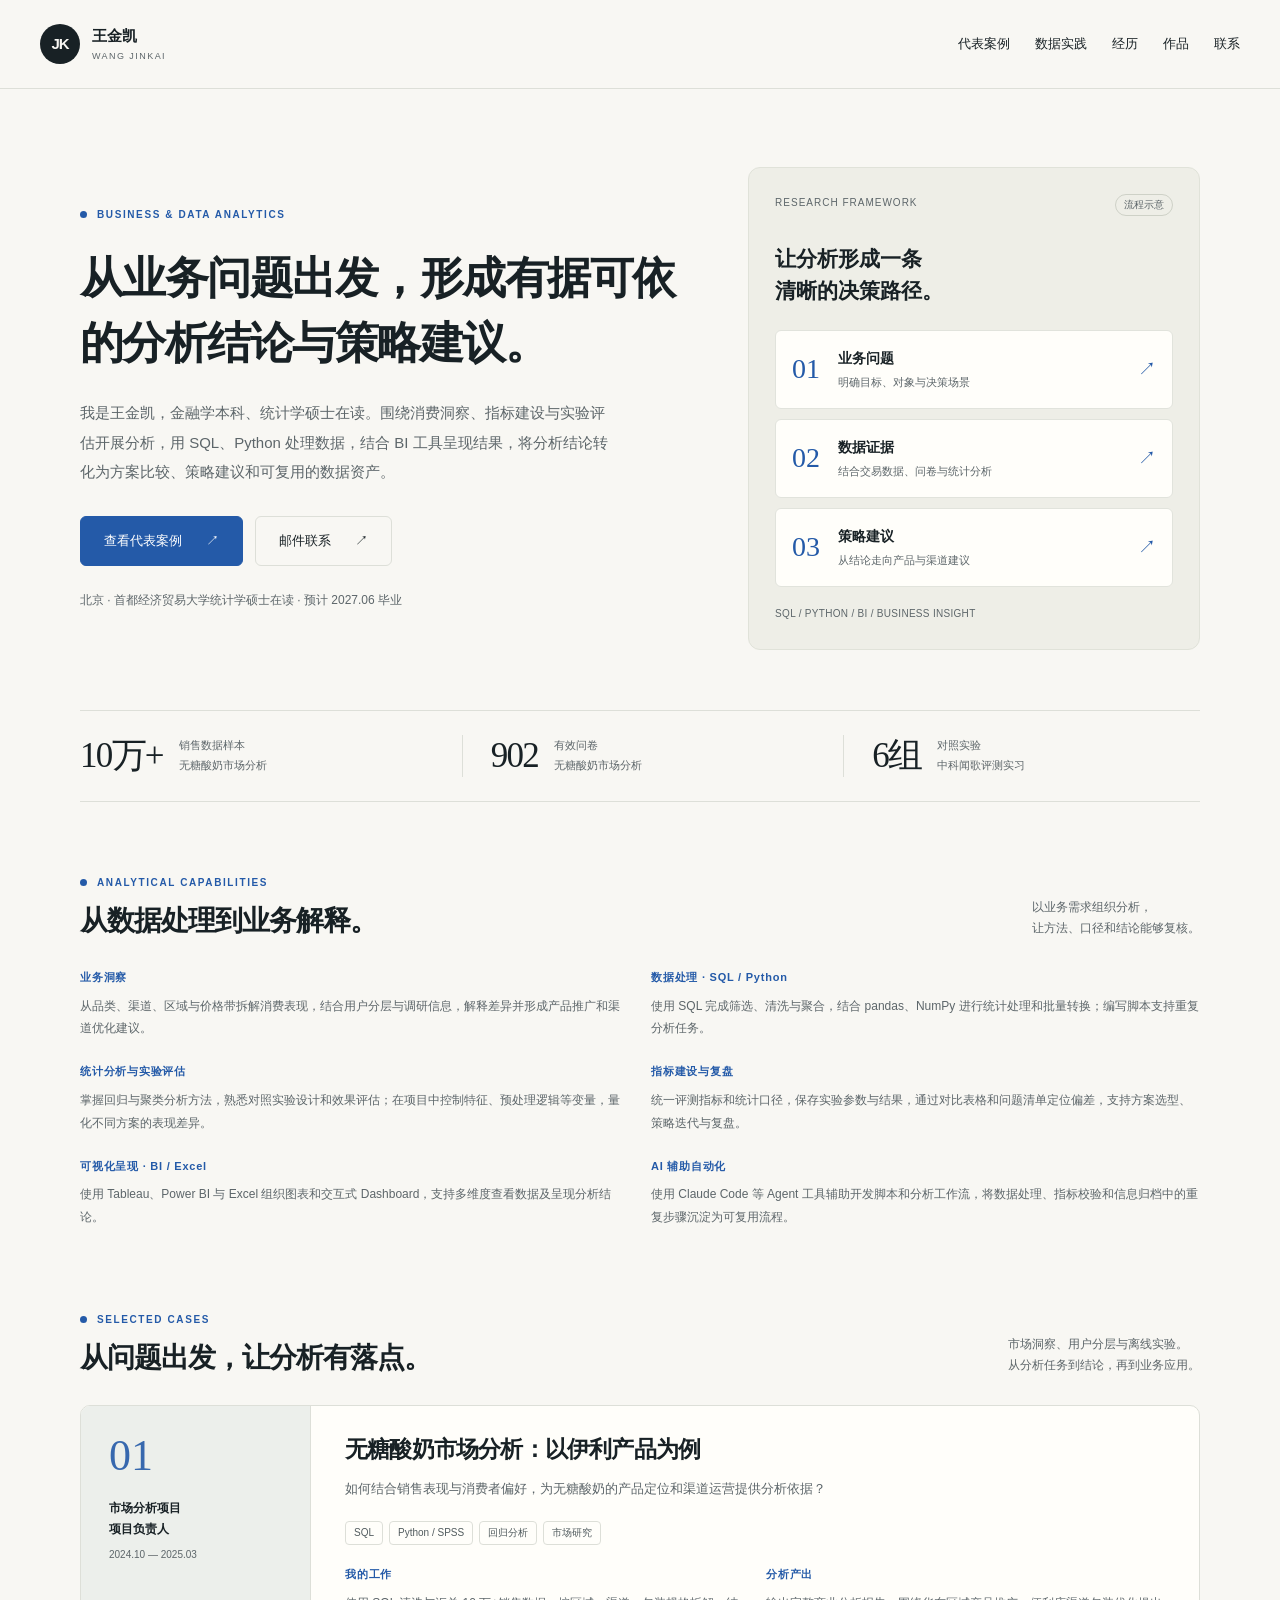
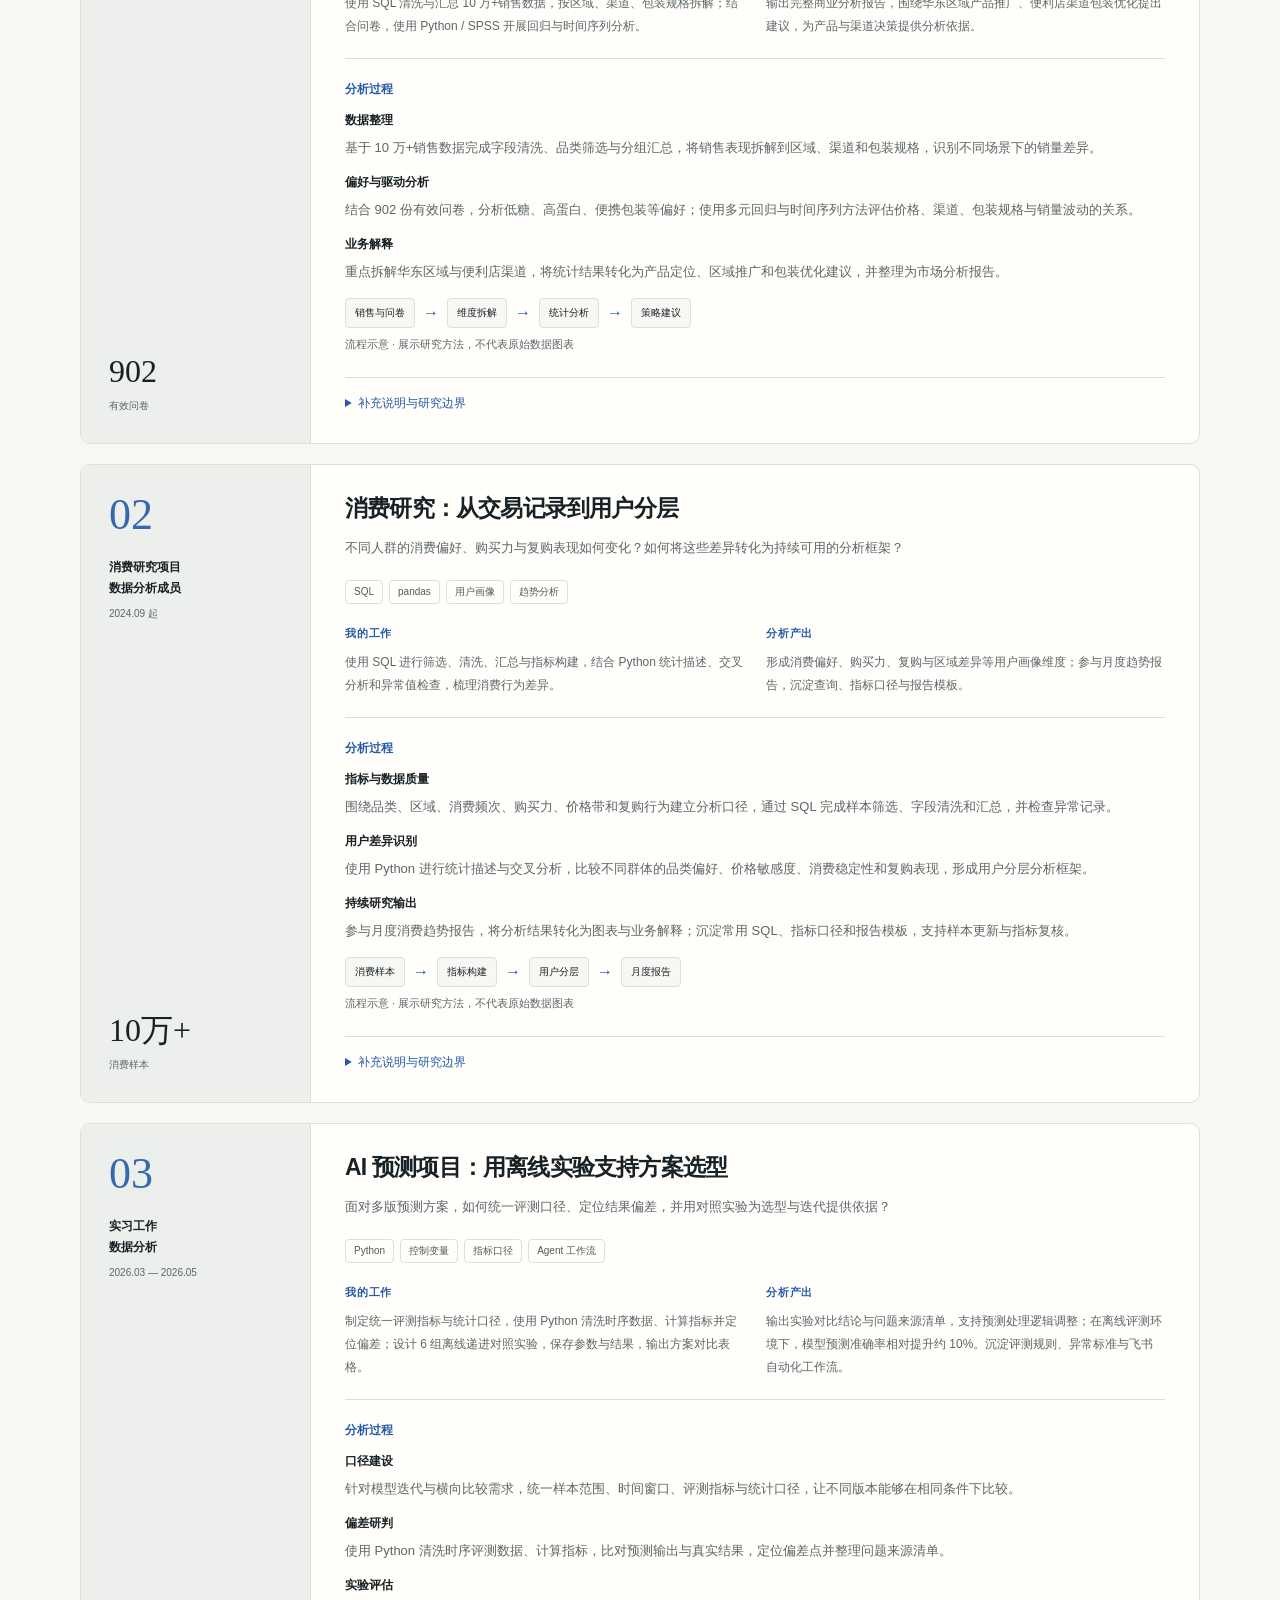
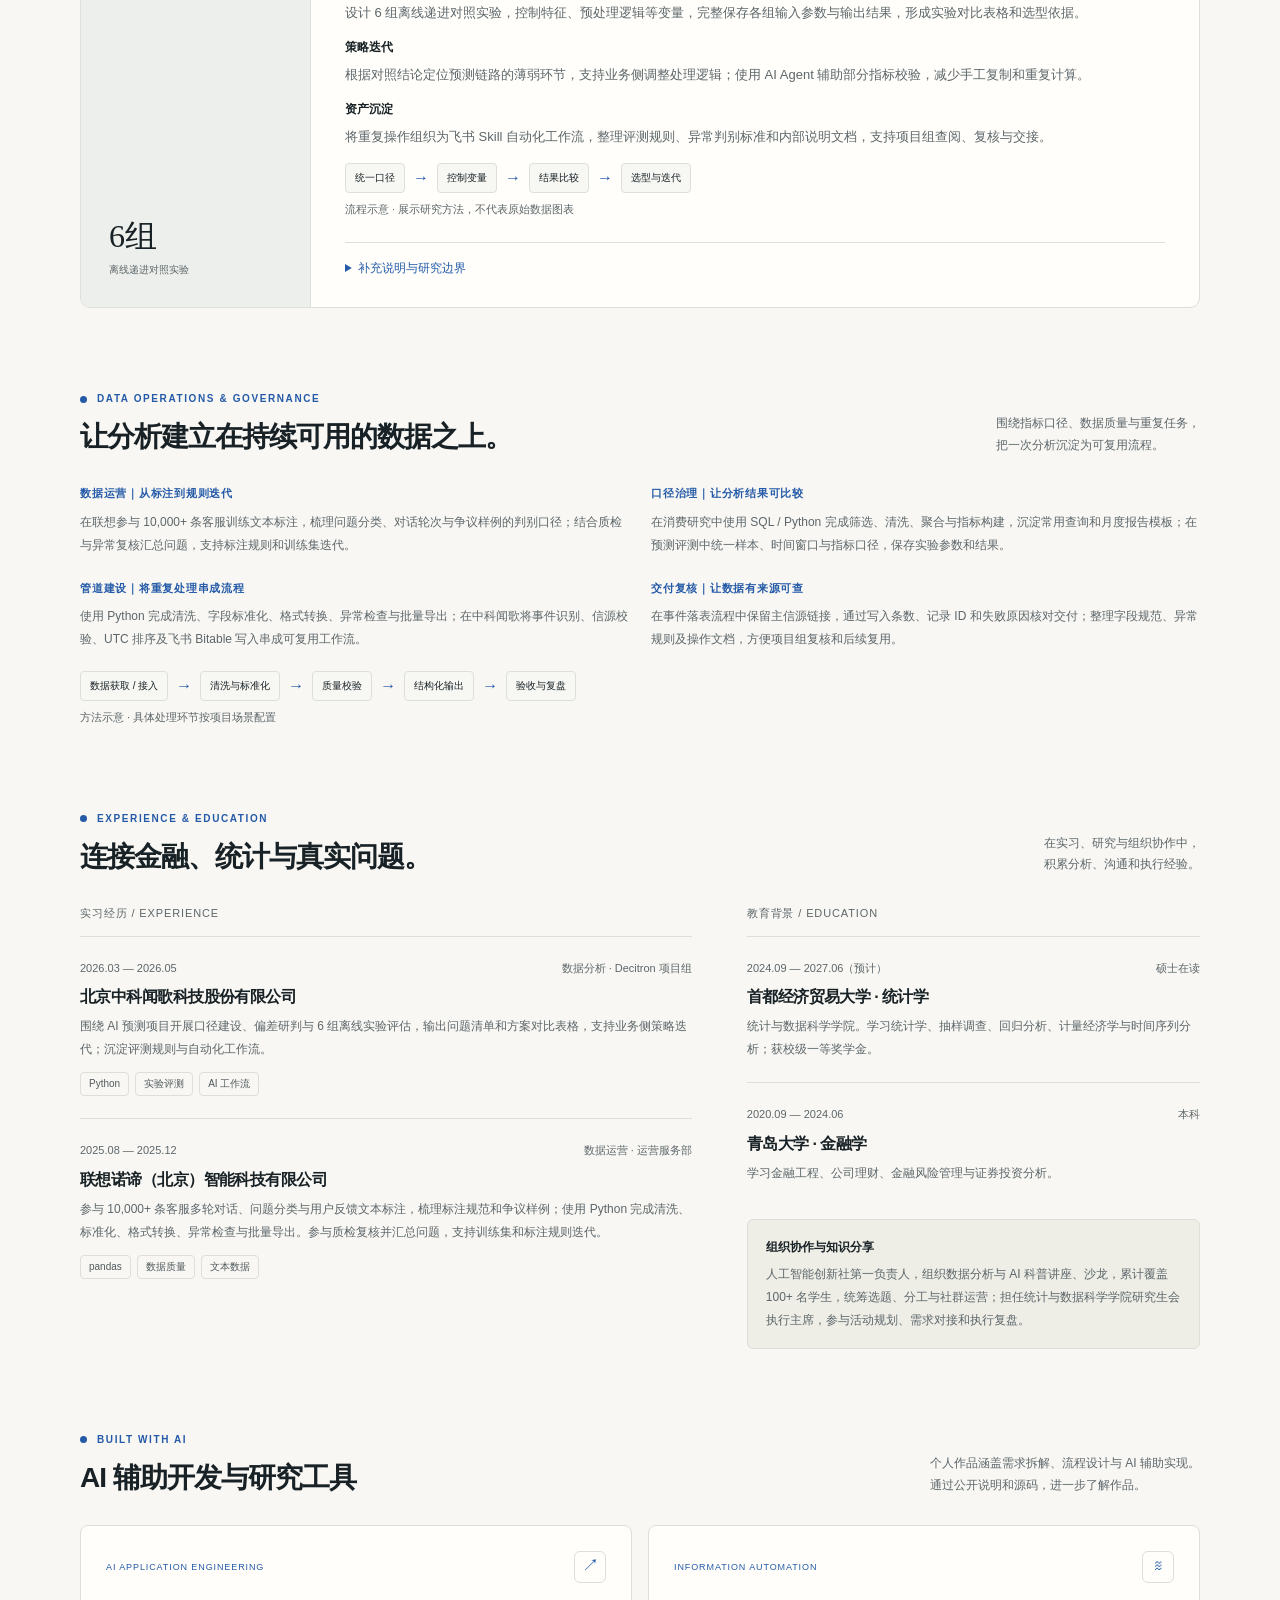
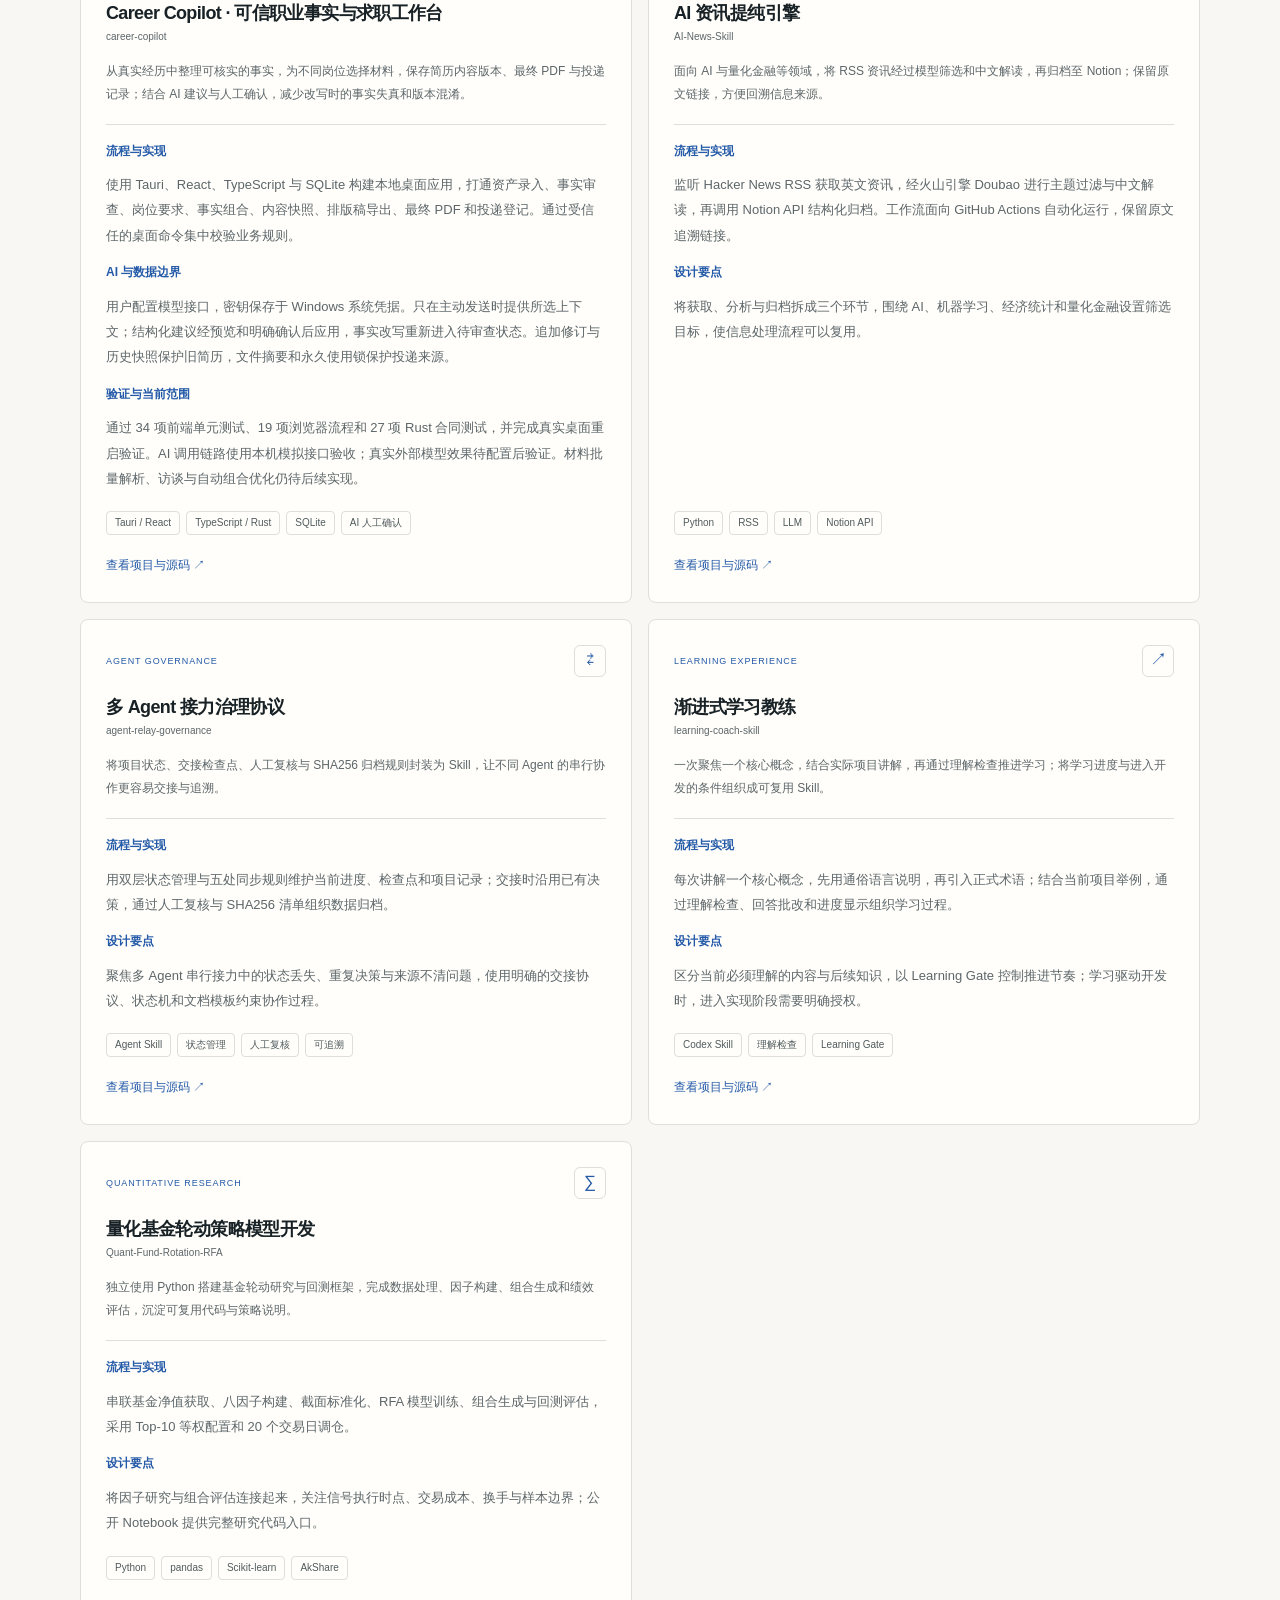
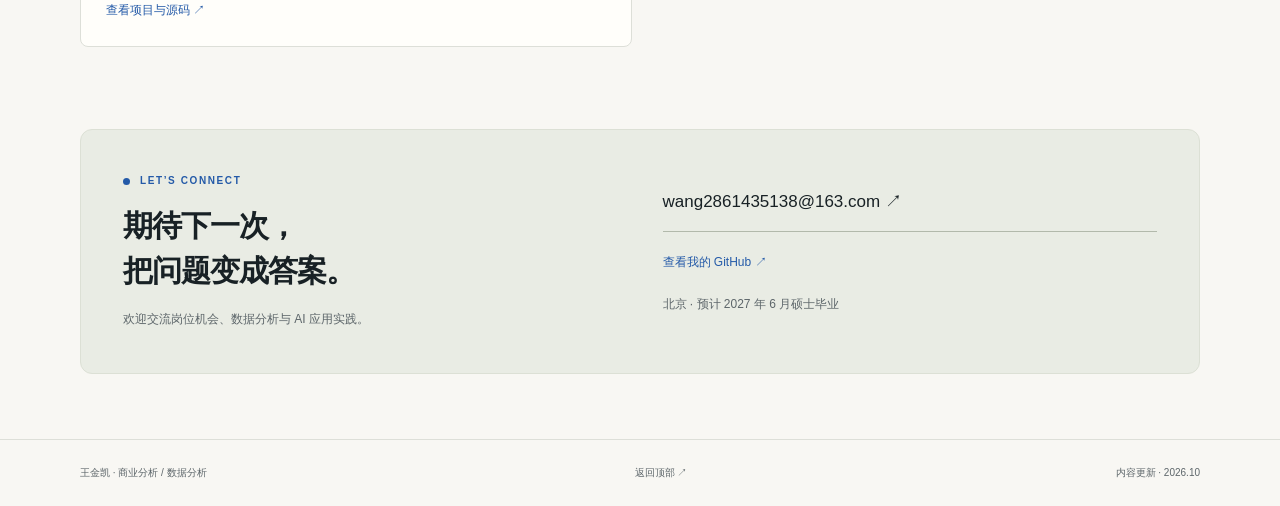
==== commit c5d124c4: "Highlight data operations governance and pipeline delivery across portfolios" ====
--- a/index.html
+++ b/index.html
@@ -19,6 +19,7 @@
 </a>
 <nav class="section-nav" aria-label="页内导航">
 <a href="#cases">代表案例</a>
+<a href="#data-practice">数据实践</a>
 <a href="#experience">经历</a>
 <a href="#works">作品</a>
 <a href="#contact">联系</a>
@@ -280,6 +281,7 @@
 </div>
 </article>
 </section>
+<section class="experience-section" id="data-practice" aria-labelledby="data-title"><div class="section-heading"><div><p class="eyebrow">DATA OPERATIONS & GOVERNANCE</p><h2 id="data-title">让分析建立在持续可用的数据之上。</h2></div><p>围绕指标口径、数据质量与重复任务，<br>把一次分析沉淀为可复用流程。</p></div><div class="case-grid"><div><h4>数据运营｜从标注到规则迭代</h4><p>在联想参与 10,000+ 条客服训练文本标注，梳理问题分类、对话轮次与争议样例的判别口径；结合质检与异常复核汇总问题，支持标注规则和训练集迭代。</p></div><div><h4>口径治理｜让分析结果可比较</h4><p>在消费研究中使用 SQL / Python 完成筛选、清洗、聚合与指标构建，沉淀常用查询和月度报告模板；在预测评测中统一样本、时间窗口与指标口径，保存实验参数和结果。</p></div><div><h4>管道建设｜将重复处理串成流程</h4><p>使用 Python 完成清洗、字段标准化、格式转换、异常检查与批量导出；在中科闻歌将事件识别、信源校验、UTC 排序及飞书 Bitable 写入串成可复用工作流。</p></div><div><h4>交付复核｜让数据有来源可查</h4><p>在事件落表流程中保留主信源链接，通过写入条数、记录 ID 和失败原因核对交付；整理字段规范、异常规则及操作文档，方便项目组复核和后续复用。</p></div></div><div class="pipeline" aria-label="数据处理方法示意"><span>数据获取 / 接入</span><i aria-hidden="true">→</i><span>清洗与标准化</span><i aria-hidden="true">→</i><span>质量校验</span><i aria-hidden="true">→</i><span>结构化输出</span><i aria-hidden="true">→</i><span>验收与复盘</span></div><p class="small-note">方法示意 · 具体处理环节按项目场景配置</p></section>
 <section class="experience-section" id="experience">
 <div class="section-heading">
 <div>
@@ -310,7 +312,7 @@
 <span>数据运营 · 运营服务部</span>
 </div>
 <h3>联想诺谛（北京）智能科技有限公司</h3>
-<p>完成 10,000+ 条客服多轮对话标注，梳理标注规范与争议样例，统一判别口径；使用 Python 完成批量清洗、标准化与导出。整合业务话术、用户反馈和行业动态，构建供后续业务分析使用的数据集。</p>
+<p>参与 10,000+ 条客服多轮对话、问题分类与用户反馈文本标注，梳理标注规范和争议样例；使用 Python 完成清洗、标准化、格式转换、异常检查与批量导出。参与质检复核并汇总问题，支持训练集和标注规则迭代。</p>
 <ul class="tag-list">
 <li>pandas</li>
 <li>数据质量</li>
@@ -350,6 +352,23 @@
 <p>个人作品涵盖需求拆解、流程设计与 AI 辅助实现。<br>通过公开说明和源码，进一步了解作品。</p>
 </div>
 <div class="works-grid">
+<article class="work-card" data-project="career-copilot">
+<div class="work-top">
+<span class="work-category">AI APPLICATION ENGINEERING</span>
+<span class="work-symbol" aria-hidden="true">↗</span>
+</div>
+<h3>Career Copilot · 可信职业事实与求职工作台</h3>
+<p class="repo-name">career-copilot</p>
+<p class="work-description">从真实经历中整理可核实的事实，为不同岗位选择材料，保存简历内容版本、最终 PDF 与投递记录；结合 AI 建议与人工确认，减少改写时的事实失真和版本混淆。</p>
+<div class="work-detail">
+<h4>流程与实现</h4><p>使用 Tauri、React、TypeScript 与 SQLite 构建本地桌面应用，打通资产录入、事实审查、岗位要求、事实组合、内容快照、排版稿导出、最终 PDF 和投递登记。通过受信任的桌面命令集中校验业务规则。</p>
+<h4>AI 与数据边界</h4><p>用户配置模型接口，密钥保存于 Windows 系统凭据。只在主动发送时提供所选上下文；结构化建议经预览和明确确认后应用，事实改写重新进入待审查状态。追加修订与历史快照保护旧简历，文件摘要和永久使用锁保护投递来源。</p>
+<h4>验证与当前范围</h4><p>通过 34 项前端单元测试、19 项浏览器流程和 27 项 Rust 合同测试，并完成真实桌面重启验证。AI 调用链路使用本机模拟接口验收；真实外部模型效果待配置后验证。材料批量解析、访谈与自动组合优化仍待后续实现。</p>
+</div>
+<ul class="tag-list"><li>Tauri / React</li><li>TypeScript / Rust</li><li>SQLite</li><li>AI 人工确认</li></ul>
+<a class="text-link" href="https://github.com/JKW-NB/career-copilot" target="_blank" rel="noopener noreferrer">查看项目与源码<span aria-hidden="true"> ↗</span><span class="sr-only">（新窗口打开）</span></a>
+</article>
+
 <article class="work-card">
 <div class="work-top">
 <span class="work-category">INFORMATION AUTOMATION</span>
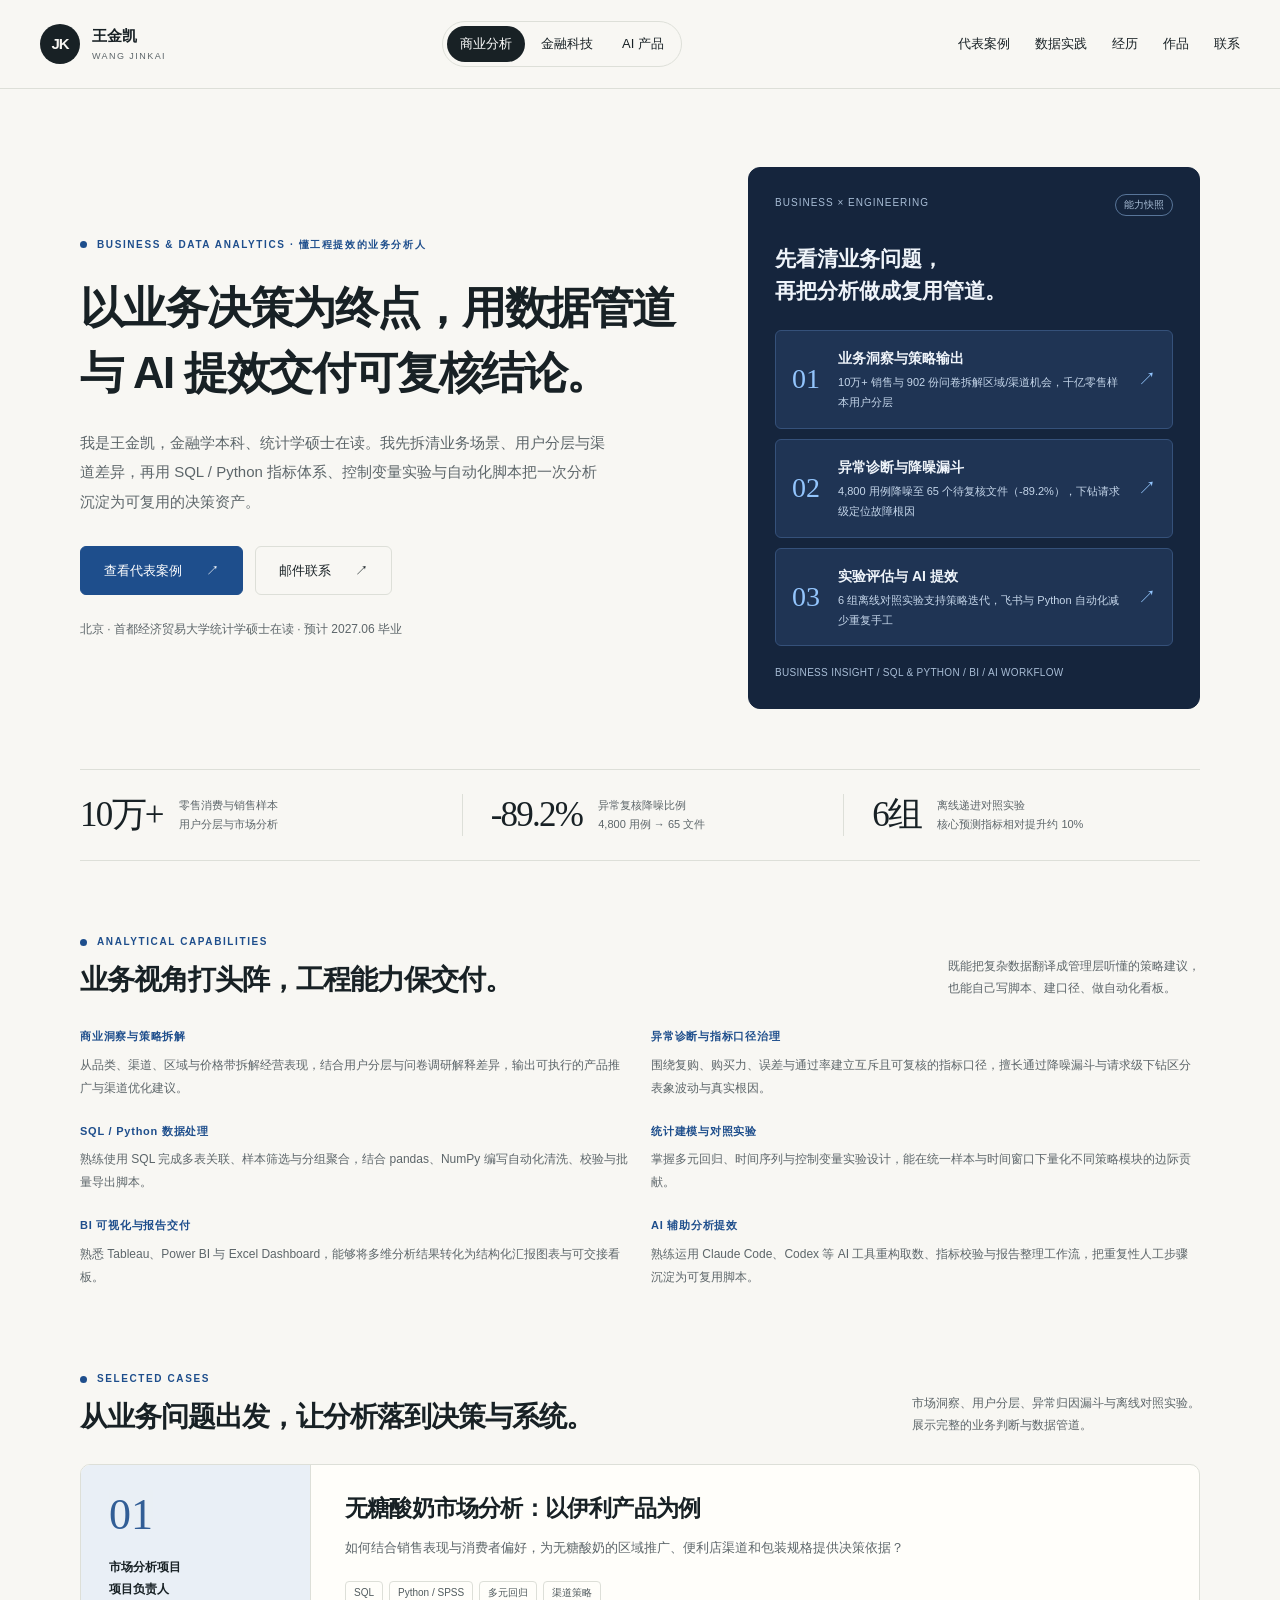
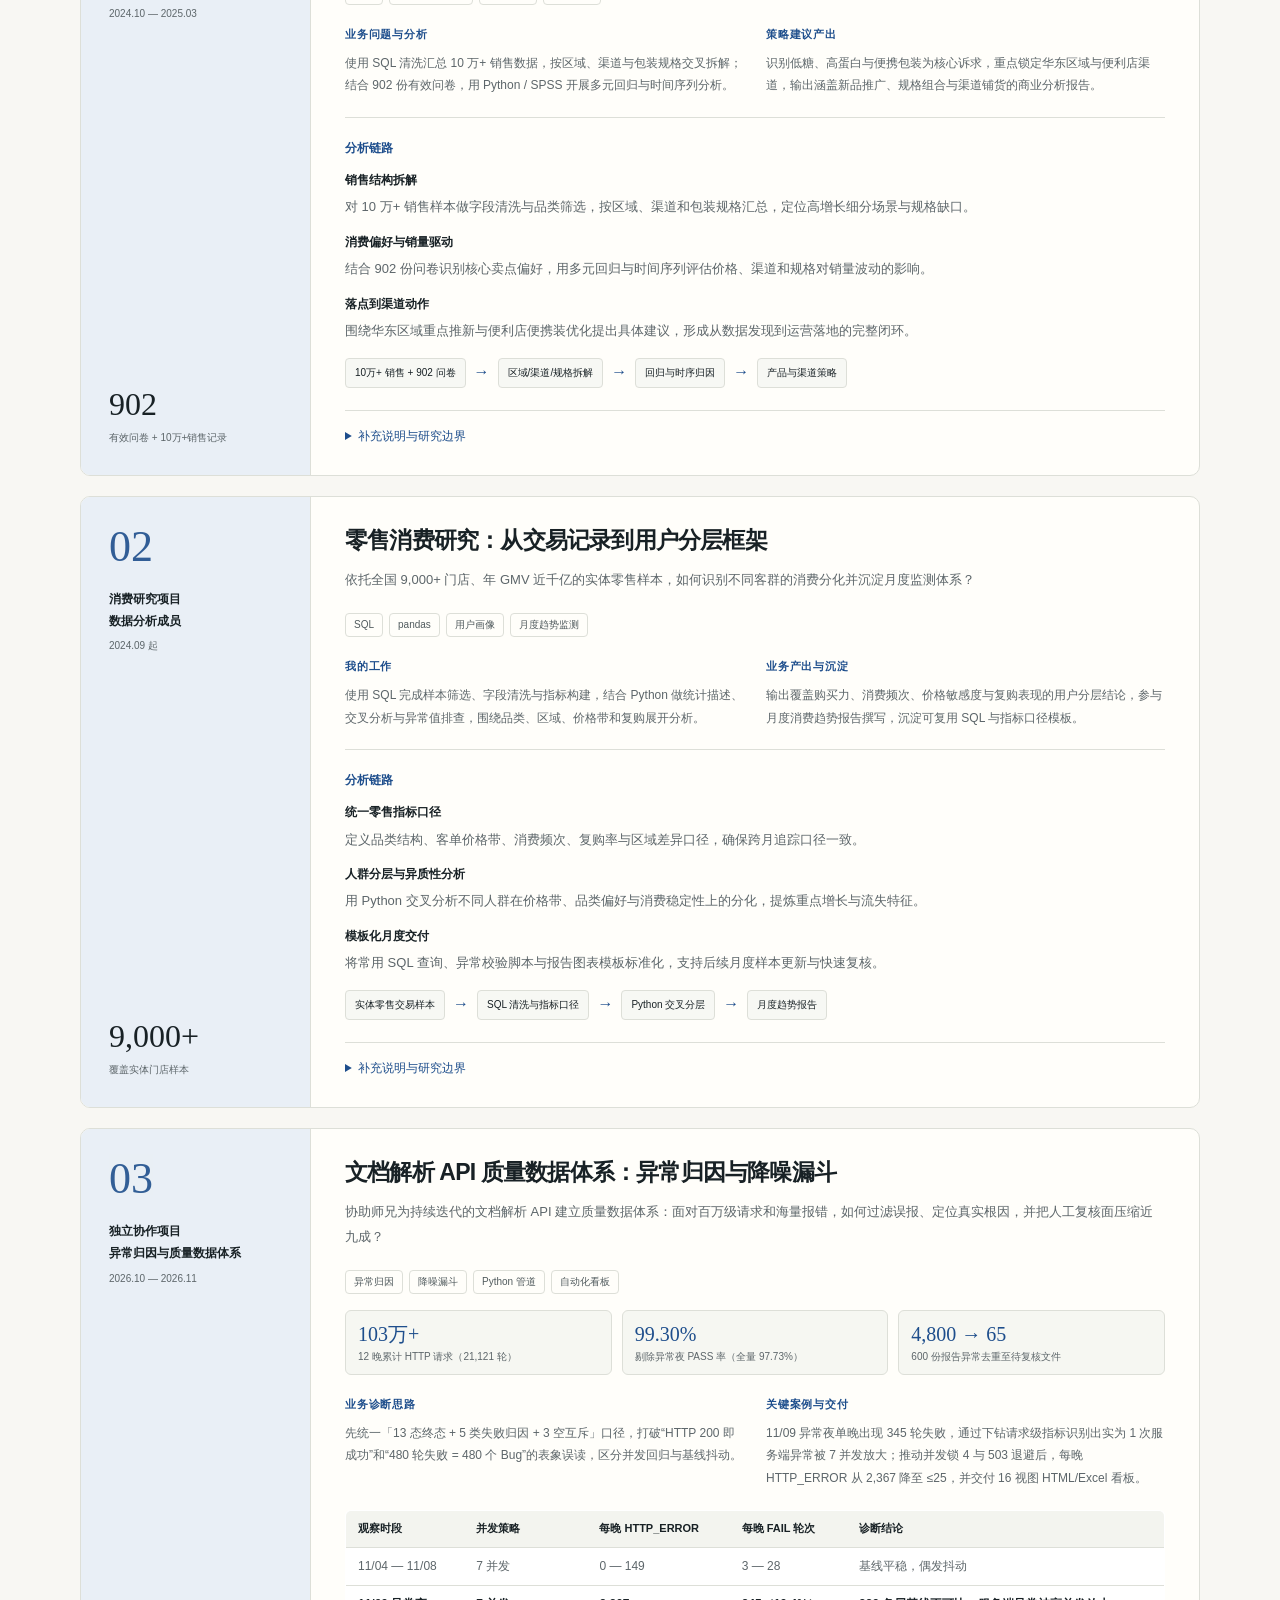
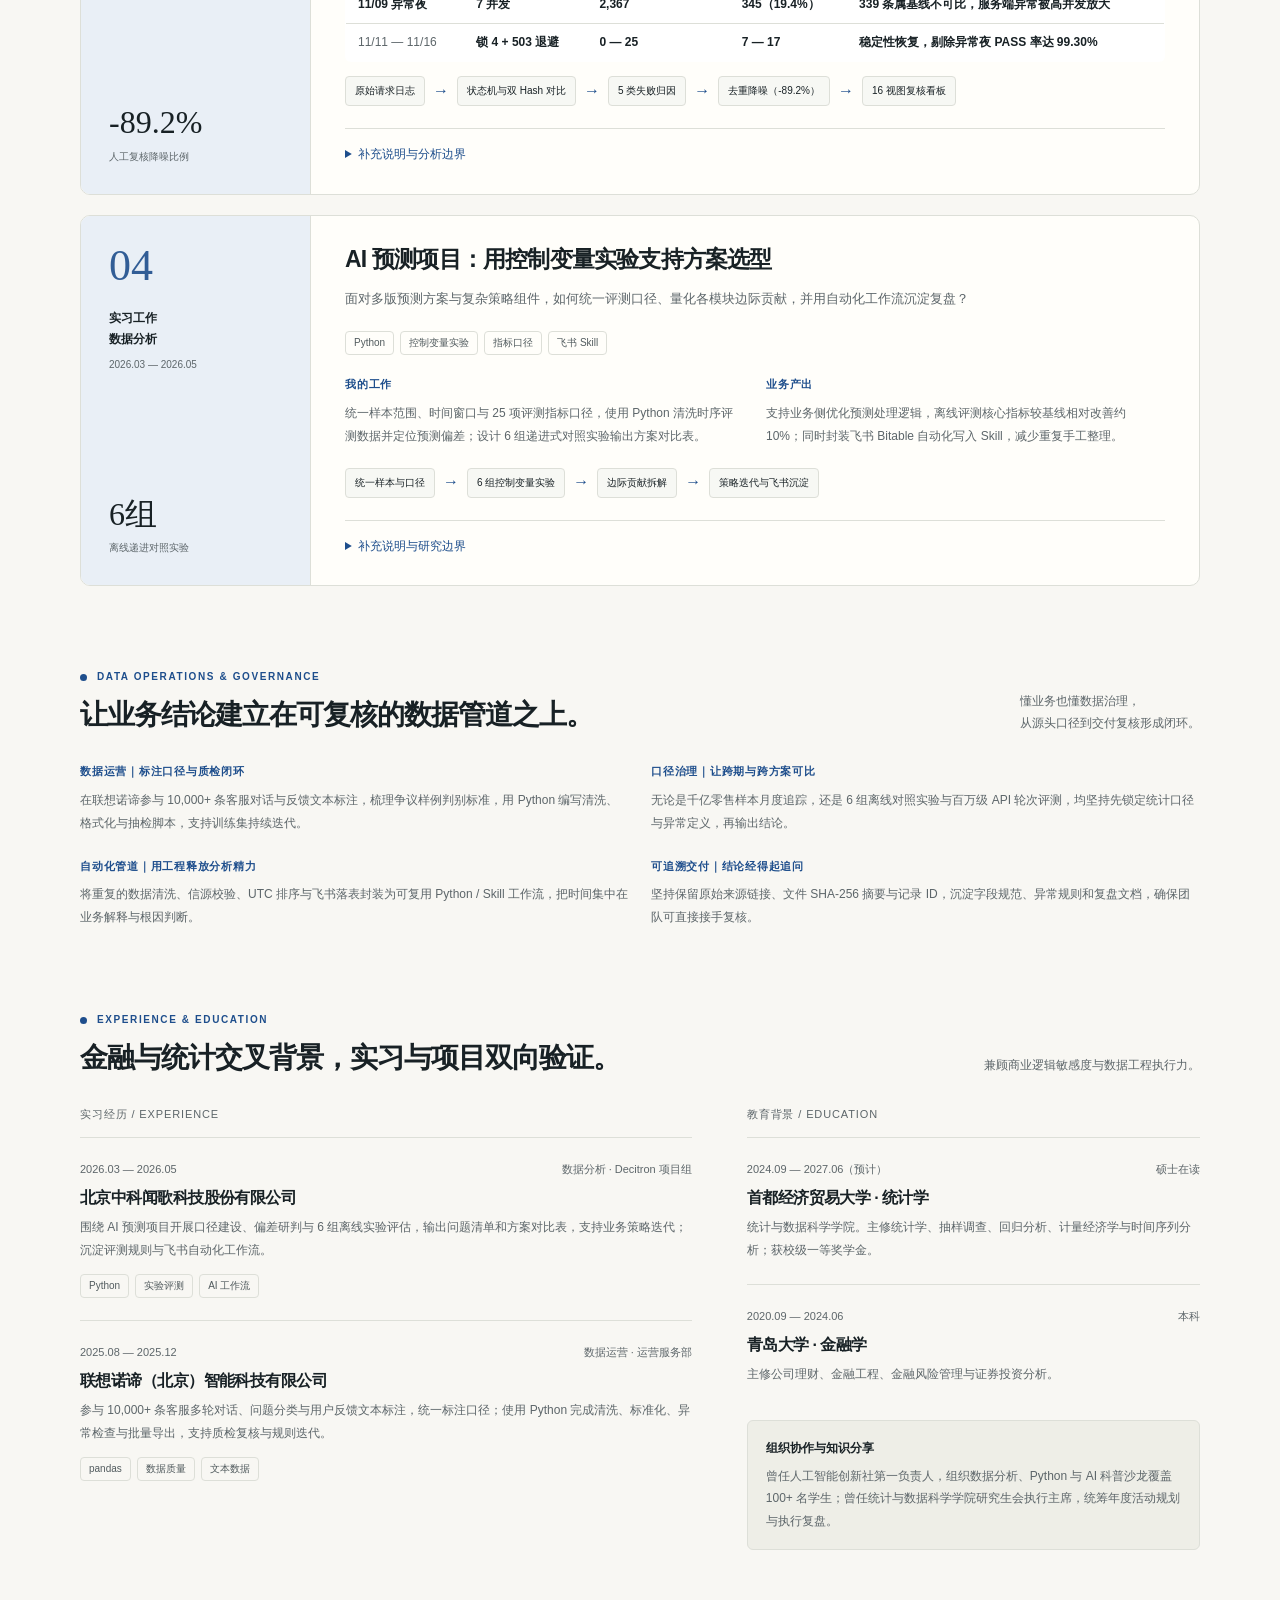
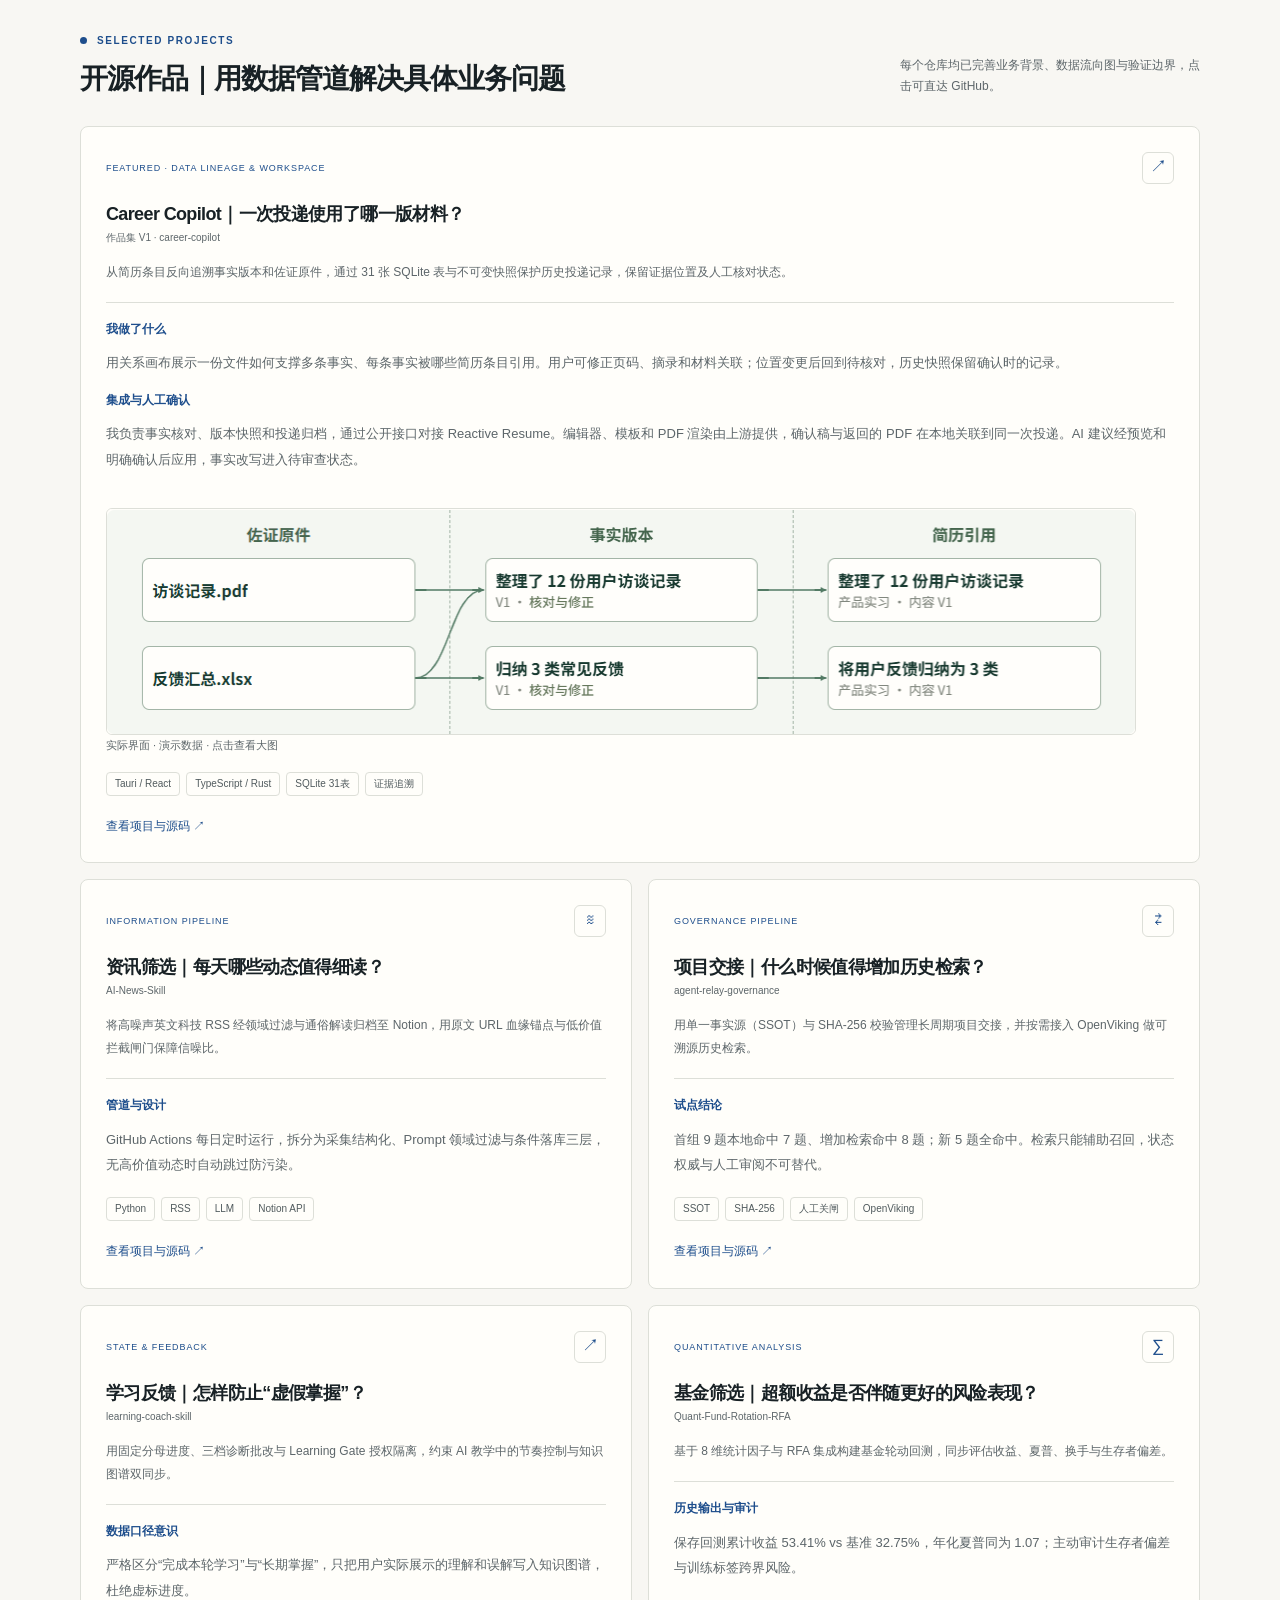
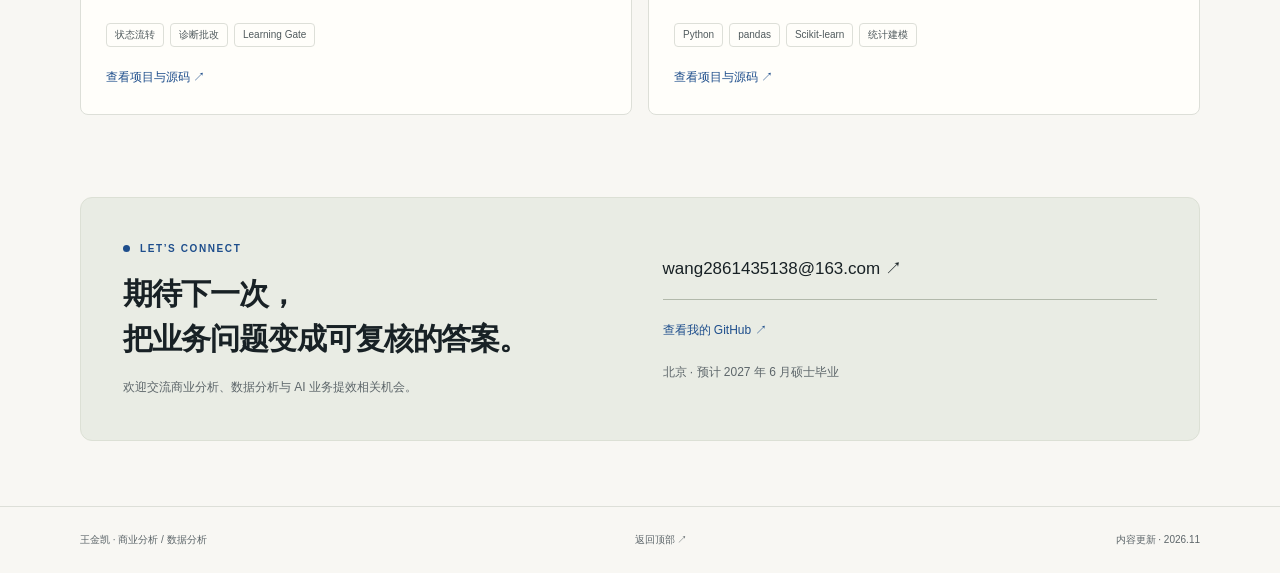
==== commit e810caeb: "feat: upgrade 3 track sites with tailored positioning, visual evidence, track switcher and anonymize" ====
--- a/index.html
+++ b/index.html
@@ -3,7 +3,7 @@
 <head>
 <meta charset="utf-8">
 <meta name="viewport" content="width=device-width, initial-scale=1">
-<meta name="description" content="王金凯的商业分析与数据分析主页：业务洞察、SQL 与 Python 数据处理、指标口径、离线对照实验、BI 可视化与 AI 自动化作品。">
+<meta name="description" content="王金凯的商业分析与数据分析主页：懂数据管道与 AI 提效的业务分析人，涵盖消费洞察、指标建设、异常归因与降噪漏斗、离线对照实验与自动化工作流。">
 <meta name="theme-color" content="#F8F7F3">
 <title>王金凯 | 商业分析与数据分析</title>
 <link rel="stylesheet" href="assets/css/styles.css">
@@ -14,9 +14,13 @@
 <div class="header-inner">
 <a class="brand" href="#main" aria-label="王金凯，商业分析与数据分析主页">
 <span class="brand-mark" aria-hidden="true">JK</span>
-<span>王金凯<span class="brand-en">WANG JINKAI</span>
-</span>
+<span>王金凯<span class="brand-en">WANG JINKAI</span></span>
 </a>
+<nav class="track-nav" aria-label="求职方向切换">
+<a href="analytics/" aria-current="page">商业分析</a>
+<a href="fintech/">金融科技</a>
+<a href="ai-product/">AI 产品</a>
+</nav>
 <nav class="section-nav" aria-label="页内导航">
 <a href="#cases">代表案例</a>
 <a href="#data-practice">数据实践</a>
@@ -29,86 +33,85 @@
 <main class="page-shell" id="main">
 <section class="hero" aria-labelledby="page-title">
 <div>
-<p class="eyebrow">BUSINESS & DATA ANALYTICS</p>
-<h1 id="page-title">从<span class="phrase">业务问题</span>出发，形成有据可依的分析结论与<span class="phrase">策略建议</span>。</h1>
-<p class="hero-intro">我是王金凯，金融学本科、统计学硕士在读。围绕消费洞察、指标建设与实验评估开展分析，用 SQL、Python 处理数据，结合 BI 工具呈现结果，将分析结论转化为方案比较、策略建议和可复用的数据资产。</p>
+<p class="eyebrow">BUSINESS &amp; DATA ANALYTICS · 懂工程提效的业务分析人</p>
+<h1 id="page-title">以<span class="phrase">业务决策</span>为终点，用数据管道与 AI 提效交付<span class="phrase">可复核结论</span>。</h1>
+<p class="hero-intro">我是王金凯，金融学本科、统计学硕士在读。我先拆清业务场景、用户分层与渠道差异，再用 SQL / Python 指标体系、控制变量实验与自动化脚本把一次分析沉淀为可复用的决策资产。</p>
 <div class="hero-actions">
-<a class="button primary" href="#cases">查看代表案例 <span aria-hidden="true">↗</span>
-</a>
-<a class="button" href="mailto:wang2861435138@163.com">邮件联系 <span aria-hidden="true">↗</span>
-</a>
+<a class="button primary" href="#cases">查看代表案例 <span aria-hidden="true">↗</span></a>
+<a class="button" href="mailto:wang2861435138@163.com">邮件联系 <span aria-hidden="true">↗</span></a>
 </div>
 <p class="hero-meta">北京 · 首都经济贸易大学统计学硕士在读 · 预计 2027.06 毕业</p>
 </div>
-<aside class="hero-board" aria-label="分析方法流程示意">
+<aside class="hero-board" aria-label="核心能力与代表交付">
 <div class="board-top">
-<span>RESEARCH FRAMEWORK</span>
-<span>流程示意</span>
-</div>
-<p class="board-title">让分析形成一条<br>清晰的决策路径。</p>
+<span>BUSINESS × ENGINEERING</span>
+<span>能力快照</span>
+</div>
+<p class="board-title">先看清业务问题，<br>再把分析做成复用管道。</p>
 <div class="flow-row">
 <span class="flow-number" aria-hidden="true">01</span>
 <div>
-<strong>业务问题</strong>
-<p>明确目标、对象与决策场景</p>
+<strong>业务洞察与策略输出</strong>
+<p>10万+ 销售与 902 份问卷拆解区域/渠道机会，千亿零售样本用户分层</p>
 </div>
 <span class="flow-arrow" aria-hidden="true">↗</span>
 </div>
 <div class="flow-row">
 <span class="flow-number" aria-hidden="true">02</span>
 <div>
-<strong>数据证据</strong>
-<p>结合交易数据、问卷与统计分析</p>
+<strong>异常诊断与降噪漏斗</strong>
+<p>4,800 用例降噪至 65 个待复核文件（-89.2%），下钻请求级定位故障根因</p>
 </div>
 <span class="flow-arrow" aria-hidden="true">↗</span>
 </div>
 <div class="flow-row">
 <span class="flow-number" aria-hidden="true">03</span>
 <div>
-<strong>策略建议</strong>
-<p>从结论走向产品与渠道建议</p>
+<strong>实验评估与 AI 提效</strong>
+<p>6 组离线对照实验支持策略迭代，飞书与 Python 自动化减少重复手工</p>
 </div>
 <span class="flow-arrow" aria-hidden="true">↗</span>
 </div>
-<p class="board-caption">SQL / PYTHON / BI / BUSINESS INSIGHT</p>
+<p class="board-caption">BUSINESS INSIGHT / SQL &amp; PYTHON / BI / AI WORKFLOW</p>
 </aside>
 </section>
-<div class="proof-strip" aria-label="代表案例概览">
+<div class="proof-strip" aria-label="代表成果概览">
 <div class="proof-item">
 <b>10万+</b>
-<span>销售数据样本<br>无糖酸奶市场分析</span>
+<span>零售消费与销售样本<br>用户分层与市场分析</span>
 </div>
 <div class="proof-item">
-<b>902</b>
-<span>有效问卷<br>无糖酸奶市场分析</span>
+<b>-89.2%</b>
+<span>异常复核降噪比例<br>4,800 用例 → 65 文件</span>
 </div>
 <div class="proof-item">
 <b>6组</b>
-<span>对照实验<br>中科闻歌评测实习</span>
+<span>离线递进对照实验<br>核心预测指标相对提升约 10%</span>
 </div>
 </div>
 <section class="experience-section" id="skills" aria-labelledby="skills-title">
 <div class="section-heading">
-<div><p class="eyebrow">ANALYTICAL CAPABILITIES</p><h2 id="skills-title">从数据处理到业务解释。</h2></div>
-<p>以业务需求组织分析，<br>让方法、口径和结论能够复核。</p>
+<div><p class="eyebrow">ANALYTICAL CAPABILITIES</p><h2 id="skills-title">业务视角打头阵，工程能力保交付。</h2></div>
+<p>既能把复杂数据翻译成管理层听懂的策略建议，<br>也能自己写脚本、建口径、做自动化看板。</p>
 </div>
 <div class="case-grid">
-<div><h4>业务洞察</h4><p>从品类、渠道、区域与价格带拆解消费表现，结合用户分层与调研信息，解释差异并形成产品推广和渠道优化建议。</p></div>
-<div><h4>数据处理 · SQL / Python</h4><p>使用 SQL 完成筛选、清洗与聚合，结合 pandas、NumPy 进行统计处理和批量转换；编写脚本支持重复分析任务。</p></div>
-<div><h4>统计分析与实验评估</h4><p>掌握回归与聚类分析方法，熟悉对照实验设计和效果评估；在项目中控制特征、预处理逻辑等变量，量化不同方案的表现差异。</p></div>
-<div><h4>指标建设与复盘</h4><p>统一评测指标和统计口径，保存实验参数与结果，通过对比表格和问题清单定位偏差，支持方案选型、策略迭代与复盘。</p></div>
-<div><h4>可视化呈现 · BI / Excel</h4><p>使用 Tableau、Power BI 与 Excel 组织图表和交互式 Dashboard，支持多维度查看数据及呈现分析结论。</p></div>
-<div><h4>AI 辅助自动化</h4><p>使用 Claude Code 等 Agent 工具辅助开发脚本和分析工作流，将数据处理、指标校验和信息归档中的重复步骤沉淀为可复用流程。</p></div>
+<div><h4>商业洞察与策略拆解</h4><p>从品类、渠道、区域与价格带拆解经营表现，结合用户分层与问卷调研解释差异，输出可执行的产品推广与渠道优化建议。</p></div>
+<div><h4>异常诊断与指标口径治理</h4><p>围绕复购、购买力、误差与通过率建立互斥且可复核的指标口径，擅长通过降噪漏斗与请求级下钻区分表象波动与真实根因。</p></div>
+<div><h4>SQL / Python 数据处理</h4><p>熟练使用 SQL 完成多表关联、样本筛选与分组聚合，结合 pandas、NumPy 编写自动化清洗、校验与批量导出脚本。</p></div>
+<div><h4>统计建模与对照实验</h4><p>掌握多元回归、时间序列与控制变量实验设计，能在统一样本与时间窗口下量化不同策略模块的边际贡献。</p></div>
+<div><h4>BI 可视化与报告交付</h4><p>熟悉 Tableau、Power BI 与 Excel Dashboard，能够将多维分析结果转化为结构化汇报图表与可交接看板。</p></div>
+<div><h4>AI 辅助分析提效</h4><p>熟练运用 Claude Code、Codex 等 AI 工具重构取数、指标校验与报告整理工作流，把重复性人工步骤沉淀为可复用脚本。</p></div>
 </div>
 </section>
 <section class="cases" id="cases">
 <div class="section-heading">
 <div>
 <p class="eyebrow">SELECTED CASES</p>
-<h2>从问题出发，让分析有落点。</h2>
-</div>
-<p>市场洞察、用户分层与离线实验。<br>从分析任务到结论，再到业务应用。</p>
-</div>
+<h2>从业务问题出发，让分析落到决策与系统。</h2>
+</div>
+<p>市场洞察、用户分层、异常归因漏斗与离线对照实验。<br>展示完整的业务判断与数据管道。</p>
+</div>
+
 <article class="case-card">
 <div class="case-side">
 <span class="case-index" aria-hidden="true">01</span>
@@ -117,54 +120,53 @@
 <p class="case-date">2024.10 — 2025.03</p>
 </div>
 <p class="metric">902</p>
-<p class="metric-label">有效问卷</p>
+<p class="metric-label">有效问卷 + 10万+销售记录</p>
 </div>
 <div class="case-body">
 <h3>无糖酸奶市场分析：以伊利产品为例</h3>
-<p class="case-lead">如何结合销售表现与消费者偏好，为无糖酸奶的产品定位和渠道运营提供分析依据？</p>
+<p class="case-lead">如何结合销售表现与消费者偏好，为无糖酸奶的区域推广、便利店渠道和包装规格提供决策依据？</p>
 <ul class="tag-list">
 <li>SQL</li>
 <li>Python / SPSS</li>
-<li>回归分析</li>
-<li>市场研究</li>
+<li>多元回归</li>
+<li>渠道策略</li>
 </ul>
 <div class="case-grid">
 <div>
-<h4>我的工作</h4>
-<p>使用 SQL 清洗与汇总 10 万+销售数据，按区域、渠道、包装规格拆解；结合问卷，使用 Python / SPSS 开展回归与时间序列分析。</p>
-</div>
-<div>
-<h4>分析产出</h4>
-<p>输出完整商业分析报告，围绕华东区域产品推广、便利店渠道包装优化提出建议，为产品与渠道决策提供分析依据。</p>
+<h4>业务问题与分析</h4>
+<p>使用 SQL 清洗汇总 10 万+ 销售数据，按区域、渠道与包装规格交叉拆解；结合 902 份有效问卷，用 Python / SPSS 开展多元回归与时间序列分析。</p>
+</div>
+<div>
+<h4>策略建议产出</h4>
+<p>识别低糖、高蛋白与便携包装为核心诉求，重点锁定华东区域与便利店渠道，输出涵盖新品推广、规格组合与渠道铺货的商业分析报告。</p>
 </div>
 </div>
 <div class="case-analysis">
-<h4>分析过程</h4>
+<h4>分析链路</h4>
 <ol>
-<li><strong>数据整理</strong><p>基于 10 万+销售数据完成字段清洗、品类筛选与分组汇总，将销售表现拆解到区域、渠道和包装规格，识别不同场景下的销量差异。</p></li>
-<li><strong>偏好与驱动分析</strong><p>结合 902 份有效问卷，分析低糖、高蛋白、便携包装等偏好；使用多元回归与时间序列方法评估价格、渠道、包装规格与销量波动的关系。</p></li>
-<li><strong>业务解释</strong><p>重点拆解华东区域与便利店渠道，将统计结果转化为产品定位、区域推广和包装优化建议，并整理为市场分析报告。</p></li>
+<li><strong>销售结构拆解</strong><p>对 10 万+ 销售样本做字段清洗与品类筛选，按区域、渠道和包装规格汇总，定位高增长细分场景与规格缺口。</p></li>
+<li><strong>消费偏好与销量驱动</strong><p>结合 902 份问卷识别核心卖点偏好，用多元回归与时间序列评估价格、渠道和规格对销量波动的影响。</p></li>
+<li><strong>落点到渠道动作</strong><p>围绕华东区域重点推新与便利店便携装优化提出具体建议，形成从数据发现到运营落地的完整闭环。</p></li>
 </ol>
 </div>
-<div class="pipeline" aria-label="方法流程">
-<span>销售与问卷</span>
-<i aria-hidden="true">→</i>
-<span>维度拆解</span>
-<i aria-hidden="true">→</i>
-<span>统计分析</span>
-<i aria-hidden="true">→</i>
-<span>策略建议</span>
-</div>
-<p class="small-note">流程示意 · 展示研究方法，不代表原始数据图表</p>
+<div class="pipeline" aria-label="数据与分析管道">
+<span>10万+ 销售 + 902 问卷</span>
+<i aria-hidden="true">→</i>
+<span>区域/渠道/规格拆解</span>
+<i aria-hidden="true">→</i>
+<span>回归与时序归因</span>
+<i aria-hidden="true">→</i>
+<span>产品与渠道策略</span>
+</div>
 <details>
 <summary>补充说明与研究边界</summary>
 <div class="detail-content">
-<p>将交易表现与问卷中的低糖、高蛋白、便携包装偏好结合，重点拆解华东区域及便利店渠道，评估价格、渠道、规格等因素与销量波动的关系。</p>
-<p>销售样本与问卷属于不同数据来源，不将样本量相加；分析结果用于支持决策，不将统计关联直接写为因果效果。</p>
+<p>销售样本与调研问卷属于不同来源，分析中不将两类样本量简单相加；统计回归结果用于辅助定位驱动因素与制定策略，不直接等同于因果实验结论。</p>
 </div>
 </details>
 </div>
 </article>
+
 <article class="case-card">
 <div class="case-side">
 <span class="case-index" aria-hidden="true">02</span>
@@ -172,59 +174,122 @@
 <p class="case-type">消费研究项目<br>数据分析成员</p>
 <p class="case-date">2024.09 起</p>
 </div>
-<p class="metric">10万+</p>
-<p class="metric-label">消费样本</p>
+<p class="metric">9,000+</p>
+<p class="metric-label">覆盖实体门店样本</p>
 </div>
 <div class="case-body">
-<h3>消费研究：从交易记录到用户分层</h3>
-<p class="case-lead">不同人群的消费偏好、购买力与复购表现如何变化？如何将这些差异转化为持续可用的分析框架？</p>
+<h3>零售消费研究：从交易记录到用户分层框架</h3>
+<p class="case-lead">依托全国 9,000+ 门店、年 GMV 近千亿的实体零售样本，如何识别不同客群的消费分化并沉淀月度监测体系？</p>
 <ul class="tag-list">
 <li>SQL</li>
 <li>pandas</li>
 <li>用户画像</li>
-<li>趋势分析</li>
+<li>月度趋势监测</li>
 </ul>
 <div class="case-grid">
 <div>
 <h4>我的工作</h4>
-<p>使用 SQL 进行筛选、清洗、汇总与指标构建，结合 Python 统计描述、交叉分析和异常值检查，梳理消费行为差异。</p>
-</div>
-<div>
-<h4>分析产出</h4>
-<p>形成消费偏好、购买力、复购与区域差异等用户画像维度；参与月度趋势报告，沉淀查询、指标口径与报告模板。</p>
+<p>使用 SQL 完成样本筛选、字段清洗与指标构建，结合 Python 做统计描述、交叉分析与异常值排查，围绕品类、区域、价格带和复购展开分析。</p>
+</div>
+<div>
+<h4>业务产出与沉淀</h4>
+<p>输出覆盖购买力、消费频次、价格敏感度与复购表现的用户分层结论，参与月度消费趋势报告撰写，沉淀可复用 SQL 与指标口径模板。</p>
 </div>
 </div>
 <div class="case-analysis">
-<h4>分析过程</h4>
+<h4>分析链路</h4>
 <ol>
-<li><strong>指标与数据质量</strong><p>围绕品类、区域、消费频次、购买力、价格带和复购行为建立分析口径，通过 SQL 完成样本筛选、字段清洗和汇总，并检查异常记录。</p></li>
-<li><strong>用户差异识别</strong><p>使用 Python 进行统计描述与交叉分析，比较不同群体的品类偏好、价格敏感度、消费稳定性和复购表现，形成用户分层分析框架。</p></li>
-<li><strong>持续研究输出</strong><p>参与月度消费趋势报告，将分析结果转化为图表与业务解释；沉淀常用 SQL、指标口径和报告模板，支持样本更新与指标复核。</p></li>
+<li><strong>统一零售指标口径</strong><p>定义品类结构、客单价格带、消费频次、复购率与区域差异口径，确保跨月追踪口径一致。</p></li>
+<li><strong>人群分层与异质性分析</strong><p>用 Python 交叉分析不同人群在价格带、品类偏好与消费稳定性上的分化，提炼重点增长与流失特征。</p></li>
+<li><strong>模板化月度交付</strong><p>将常用 SQL 查询、异常校验脚本与报告图表模板标准化，支持后续月度样本更新与快速复核。</p></li>
 </ol>
 </div>
-<div class="pipeline" aria-label="方法流程">
-<span>消费样本</span>
-<i aria-hidden="true">→</i>
-<span>指标构建</span>
-<i aria-hidden="true">→</i>
-<span>用户分层</span>
-<i aria-hidden="true">→</i>
-<span>月度报告</span>
-</div>
-<p class="small-note">流程示意 · 展示研究方法，不代表原始数据图表</p>
+<div class="pipeline" aria-label="数据与分析管道">
+<span>实体零售交易样本</span>
+<i aria-hidden="true">→</i>
+<span>SQL 清洗与指标口径</span>
+<i aria-hidden="true">→</i>
+<span>Python 交叉分层</span>
+<i aria-hidden="true">→</i>
+<span>月度趋势报告</span>
+</div>
 <details>
 <summary>补充说明与研究边界</summary>
 <div class="detail-content">
-<p>项目来自中国消费大数据研究院。围绕品类、区域、消费频次、价格带与复购行为开展分析，将结果转化为图表、结论和业务解释。</p>
-<p>本人角色为数据分析成员；此处介绍分析方法与工作产出，不公开合作数据库中的原始记录。</p>
+<p>项目来自中国消费大数据研究院（合作蚂蚁商联零售样本）。本人角色为数据分析成员，此处展示指标设计与分析方法，不公开合作数据库原始记录。</p>
 </div>
 </details>
 </div>
 </article>
+
 <article class="case-card">
 <div class="case-side">
 <span class="case-index" aria-hidden="true">03</span>
 <div>
+<p class="case-type">独立协作项目<br>异常归因与质量数据体系</p>
+<p class="case-date">2026.10 — 2026.11</p>
+</div>
+<p class="metric">-89.2%</p>
+<p class="metric-label">人工复核降噪比例</p>
+</div>
+<div class="case-body">
+<h3>文档解析 API 质量数据体系：异常归因与降噪漏斗</h3>
+<p class="case-lead">协助师兄为持续迭代的文档解析 API 建立质量数据体系：面对百万级请求和海量报错，如何过滤误报、定位真实根因，并把人工复核面压缩近九成？</p>
+<ul class="tag-list">
+<li>异常归因</li>
+<li>降噪漏斗</li>
+<li>Python 管道</li>
+<li>自动化看板</li>
+</ul>
+<div class="kpi-inline" aria-label="核心运行指标">
+<div class="kpi-chip"><b>103万+</b><span>12 晚累计 HTTP 请求（21,121 轮）</span></div>
+<div class="kpi-chip"><b>99.30%</b><span>剔除异常夜 PASS 率（全量 97.73%）</span></div>
+<div class="kpi-chip"><b>4,800 → 65</b><span>600 份报告异常去重至待复核文件</span></div>
+</div>
+<div class="case-grid">
+<div>
+<h4>业务诊断思路</h4>
+<p>先统一「13 态终态 + 5 类失败归因 + 3 空互斥」口径，打破“HTTP 200 即成功”和“480 轮失败 = 480 个 Bug”的表象误读，区分并发回归与基线抖动。</p>
+</div>
+<div>
+<h4>关键案例与交付</h4>
+<p>11/09 异常夜单晚出现 345 轮失败，通过下钻请求级指标识别出实为 1 次服务端异常被 7 并发放大；推动并发锁 4 与 503 退避后，每晚 HTTP_ERROR 从 2,367 降至 ≤25，并交付 16 视图 HTML/Excel 看板。</p>
+</div>
+</div>
+<div class="data-table-wrap">
+<table class="data-table">
+<thead><tr><th>观察时段</th><th>并发策略</th><th>每晚 HTTP_ERROR</th><th>每晚 FAIL 轮次</th><th>诊断结论</th></tr></thead>
+<tbody>
+<tr><td>11/04 — 11/08</td><td>7 并发</td><td>0 — 149</td><td>3 — 28</td><td>基线平稳，偶发抖动</td></tr>
+<tr><td><strong>11/09 异常夜</strong></td><td><strong>7 并发</strong></td><td><strong>2,367</strong></td><td><strong>345（19.4%）</strong></td><td><strong>339 条属基线不可比，服务端异常被高并发放大</strong></td></tr>
+<tr><td>11/11 — 11/16</td><td><strong>锁 4 + 503 退避</strong></td><td><strong>0 — 25</strong></td><td><strong>7 — 17</strong></td><td><strong>稳定性恢复，剔除异常夜 PASS 率达 99.30%</strong></td></tr>
+</tbody>
+</table>
+</div>
+<div class="pipeline" aria-label="降噪与归因数据管道">
+<span>原始请求日志</span>
+<i aria-hidden="true">→</i>
+<span>状态机与双 Hash 对比</span>
+<i aria-hidden="true">→</i>
+<span>5 类失败归因</span>
+<i aria-hidden="true">→</i>
+<span>去重降噪（-89.2%）</span>
+<i aria-hidden="true">→</i>
+<span>16 视图复核看板</span>
+</div>
+<details>
+<summary>补充说明与分析边界</summary>
+<div class="detail-content">
+<p>该体系在 39 天内从 0 搭建并完成交接，1,183/1,183 条证据路径核验 0 缺失。需注意：自动化比对证明的是“并发与基线一致”，不等同于人工 Gold 语义正确性；“0 确认 Bug”是人工复核尚未闭环的流程状态，而非最终质量结论。</p>
+</div>
+</details>
+</div>
+</article>
+
+<article class="case-card">
+<div class="case-side">
+<span class="case-index" aria-hidden="true">04</span>
+<div>
 <p class="case-type">实习工作<br>数据分析</p>
 <p class="case-date">2026.03 — 2026.05</p>
 </div>
@@ -232,63 +297,63 @@
 <p class="metric-label">离线递进对照实验</p>
 </div>
 <div class="case-body">
-<h3>AI 预测项目：用离线实验支持方案选型</h3>
-<p class="case-lead">面对多版预测方案，如何统一评测口径、定位结果偏差，并用对照实验为选型与迭代提供依据？</p>
+<h3>AI 预测项目：用控制变量实验支持方案选型</h3>
+<p class="case-lead">面对多版预测方案与复杂策略组件，如何统一评测口径、量化各模块边际贡献，并用自动化工作流沉淀复盘？</p>
 <ul class="tag-list">
 <li>Python</li>
-<li>控制变量</li>
+<li>控制变量实验</li>
 <li>指标口径</li>
-<li>Agent 工作流</li>
+<li>飞书 Skill</li>
 </ul>
 <div class="case-grid">
 <div>
 <h4>我的工作</h4>
-<p>制定统一评测指标与统计口径，使用 Python 清洗时序数据、计算指标并定位偏差；设计 6 组离线递进对照实验，保存参数与结果，输出方案对比表格。</p>
-</div>
-<div>
-<h4>分析产出</h4>
-<p>输出实验对比结论与问题来源清单，支持预测处理逻辑调整；在离线评测环境下，模型预测准确率相对提升约 10%。沉淀评测规则、异常标准与飞书自动化工作流。</p>
-</div>
-</div>
-<div class="case-analysis">
-<h4>分析过程</h4>
-<ol>
-<li><strong>口径建设</strong><p>针对模型迭代与横向比较需求，统一样本范围、时间窗口、评测指标与统计口径，让不同版本能够在相同条件下比较。</p></li>
-<li><strong>偏差研判</strong><p>使用 Python 清洗时序评测数据、计算指标，比对预测输出与真实结果，定位偏差点并整理问题来源清单。</p></li>
-<li><strong>实验评估</strong><p>设计 6 组离线递进对照实验，控制特征、预处理逻辑等变量，完整保存各组输入参数与输出结果，形成实验对比表格和选型依据。</p></li>
-<li><strong>策略迭代</strong><p>根据对照结论定位预测链路的薄弱环节，支持业务侧调整处理逻辑；使用 AI Agent 辅助部分指标校验，减少手工复制和重复计算。</p></li>
-<li><strong>资产沉淀</strong><p>将重复操作组织为飞书 Skill 自动化工作流，整理评测规则、异常判别标准和内部说明文档，支持项目组查阅、复核与交接。</p></li>
-</ol>
-</div>
-<div class="pipeline" aria-label="方法流程">
-<span>统一口径</span>
-<i aria-hidden="true">→</i>
-<span>控制变量</span>
-<i aria-hidden="true">→</i>
-<span>结果比较</span>
-<i aria-hidden="true">→</i>
-<span>选型与迭代</span>
-</div>
-<p class="small-note">流程示意 · 展示研究方法，不代表原始数据图表</p>
+<p>统一样本范围、时间窗口与 25 项评测指标口径，使用 Python 清洗时序评测数据并定位预测偏差；设计 6 组递进式对照实验输出方案对比表。</p>
+</div>
+<div>
+<h4>业务产出</h4>
+<p>支持业务侧优化预测处理逻辑，离线评测核心指标较基线相对改善约 10%；同时封装飞书 Bitable 自动化写入 Skill，减少重复手工整理。</p>
+</div>
+</div>
+<div class="pipeline" aria-label="实验评估管道">
+<span>统一样本与口径</span>
+<i aria-hidden="true">→</i>
+<span>6 组控制变量实验</span>
+<i aria-hidden="true">→</i>
+<span>边际贡献拆解</span>
+<i aria-hidden="true">→</i>
+<span>策略迭代与飞书沉淀</span>
+</div>
 <details>
 <summary>补充说明与研究边界</summary>
 <div class="detail-content">
-<p>在中科闻歌 Decitron 项目组开展实习。评测设计包含基础准确度、趋势判断、信号质量与模拟交易表现四类、共 25 项指标；不同维度分别用于诊断方案表现。</p>
-<p>另基于 TMGBench 构建自动评测模块，支持标准答案计算、输出比对、断点续测及三层 HTML 报告，区分接口失败、结构解析问题与答案错误。</p>
-<p>约 10%为离线评测中模型预测准确率的相对提升，不等同于提高 10 个百分点，也不直接代表线上业务效果。展示内容为实习职责与产出。</p>
+<p>在中科闻歌 Decitron 项目组开展实习。约 10% 为离线评测中核心指标的相对改善，不等同于百分点绝对提升，也不直接代表线上收益。实习中亦完成基于 TMGBench 的自动评测与三层 HTML 诊断报告。</p>
 </div>
 </details>
 </div>
 </article>
 </section>
-<section class="experience-section" id="data-practice" aria-labelledby="data-title"><div class="section-heading"><div><p class="eyebrow">DATA OPERATIONS & GOVERNANCE</p><h2 id="data-title">让分析建立在持续可用的数据之上。</h2></div><p>围绕指标口径、数据质量与重复任务，<br>把一次分析沉淀为可复用流程。</p></div><div class="case-grid"><div><h4>数据运营｜从标注到规则迭代</h4><p>在联想参与 10,000+ 条客服训练文本标注，梳理问题分类、对话轮次与争议样例的判别口径；结合质检与异常复核汇总问题，支持标注规则和训练集迭代。</p></div><div><h4>口径治理｜让分析结果可比较</h4><p>在消费研究中使用 SQL / Python 完成筛选、清洗、聚合与指标构建，沉淀常用查询和月度报告模板；在预测评测中统一样本、时间窗口与指标口径，保存实验参数和结果。</p></div><div><h4>管道建设｜将重复处理串成流程</h4><p>使用 Python 完成清洗、字段标准化、格式转换、异常检查与批量导出；在中科闻歌将事件识别、信源校验、UTC 排序及飞书 Bitable 写入串成可复用工作流。</p></div><div><h4>交付复核｜让数据有来源可查</h4><p>在事件落表流程中保留主信源链接，通过写入条数、记录 ID 和失败原因核对交付；整理字段规范、异常规则及操作文档，方便项目组复核和后续复用。</p></div></div><div class="pipeline" aria-label="数据处理方法示意"><span>数据获取 / 接入</span><i aria-hidden="true">→</i><span>清洗与标准化</span><i aria-hidden="true">→</i><span>质量校验</span><i aria-hidden="true">→</i><span>结构化输出</span><i aria-hidden="true">→</i><span>验收与复盘</span></div><p class="small-note">方法示意 · 具体处理环节按项目场景配置</p></section>
+
+<section class="experience-section" id="data-practice" aria-labelledby="data-title">
+<div class="section-heading">
+<div><p class="eyebrow">DATA OPERATIONS &amp; GOVERNANCE</p><h2 id="data-title">让业务结论建立在可复核的数据管道之上。</h2></div>
+<p>懂业务也懂数据治理，<br>从源头口径到交付复核形成闭环。</p>
+</div>
+<div class="case-grid">
+<div><h4>数据运营｜标注口径与质检闭环</h4><p>在联想诺谛参与 10,000+ 条客服对话与反馈文本标注，梳理争议样例判别标准，用 Python 编写清洗、格式化与抽检脚本，支持训练集持续迭代。</p></div>
+<div><h4>口径治理｜让跨期与跨方案可比</h4><p>无论是千亿零售样本月度追踪，还是 6 组离线对照实验与百万级 API 轮次评测，均坚持先锁定统计口径与异常定义，再输出结论。</p></div>
+<div><h4>自动化管道｜用工程释放分析精力</h4><p>将重复的数据清洗、信源校验、UTC 排序与飞书落表封装为可复用 Python / Skill 工作流，把时间集中在业务解释与根因判断。</p></div>
+<div><h4>可追溯交付｜结论经得起追问</h4><p>坚持保留原始来源链接、文件 SHA-256 摘要与记录 ID，沉淀字段规范、异常规则和复盘文档，确保团队可直接接手复核。</p></div>
+</div>
+</section>
+
 <section class="experience-section" id="experience">
 <div class="section-heading">
 <div>
-<p class="eyebrow">EXPERIENCE & EDUCATION</p>
-<h2>连接金融、统计与真实问题。</h2>
-</div>
-<p>在实习、研究与组织协作中，<br>积累分析、沟通和执行经验。</p>
+<p class="eyebrow">EXPERIENCE &amp; EDUCATION</p>
+<h2>金融与统计交叉背景，实习与项目双向验证。</h2>
+</div>
+<p>兼顾商业逻辑敏感度与数据工程执行力。</p>
 </div>
 <div class="experience-layout">
 <div>
@@ -299,12 +364,8 @@
 <span>数据分析 · Decitron 项目组</span>
 </div>
 <h3>北京中科闻歌科技股份有限公司</h3>
-<p>围绕 AI 预测项目开展口径建设、偏差研判与 6 组离线实验评估，输出问题清单和方案对比表格，支持业务侧策略迭代；沉淀评测规则与自动化工作流。</p>
-<ul class="tag-list">
-<li>Python</li>
-<li>实验评测</li>
-<li>AI 工作流</li>
-</ul>
+<p>围绕 AI 预测项目开展口径建设、偏差研判与 6 组离线实验评估，输出问题清单和方案对比表，支持业务策略迭代；沉淀评测规则与飞书自动化工作流。</p>
+<ul class="tag-list"><li>Python</li><li>实验评测</li><li>AI 工作流</li></ul>
 </article>
 <article class="timeline-item">
 <div class="item-meta">
@@ -312,12 +373,8 @@
 <span>数据运营 · 运营服务部</span>
 </div>
 <h3>联想诺谛（北京）智能科技有限公司</h3>
-<p>参与 10,000+ 条客服多轮对话、问题分类与用户反馈文本标注，梳理标注规范和争议样例；使用 Python 完成清洗、标准化、格式转换、异常检查与批量导出。参与质检复核并汇总问题，支持训练集和标注规则迭代。</p>
-<ul class="tag-list">
-<li>pandas</li>
-<li>数据质量</li>
-<li>文本数据</li>
-</ul>
+<p>参与 10,000+ 条客服多轮对话、问题分类与用户反馈文本标注，统一标注口径；使用 Python 完成清洗、标准化、异常检查与批量导出，支持质检复核与规则迭代。</p>
+<ul class="tag-list"><li>pandas</li><li>数据质量</li><li>文本数据</li></ul>
 </article>
 </div>
 <div>
@@ -328,7 +385,7 @@
 <span>硕士在读</span>
 </div>
 <h3>首都经济贸易大学 · 统计学</h3>
-<p>统计与数据科学学院。学习统计学、抽样调查、回归分析、计量经济学与时间序列分析；获校级一等奖学金。</p>
+<p>统计与数据科学学院。主修统计学、抽样调查、回归分析、计量经济学与时间序列分析；获校级一等奖学金。</p>
 </article>
 <article class="timeline-item">
 <div class="item-meta">
@@ -336,140 +393,99 @@
 <span>本科</span>
 </div>
 <h3>青岛大学 · 金融学</h3>
-<p>学习金融工程、公司理财、金融风险管理与证券投资分析。</p>
+<p>主修公司理财、金融工程、金融风险管理与证券投资分析。</p>
 </article>
 <div class="community-note">
-<strong>组织协作与知识分享</strong>人工智能创新社第一负责人，组织数据分析与 AI 科普讲座、沙龙，累计覆盖 100+ 名学生，统筹选题、分工与社群运营；担任统计与数据科学学院研究生会执行主席，参与活动规划、需求对接和执行复盘。</div>
-</div>
-</div>
-</section>
+<strong>组织协作与知识分享</strong>曾任人工智能创新社第一负责人，组织数据分析、Python 与 AI 科普沙龙覆盖 100+ 名学生；曾任统计与数据科学学院研究生会执行主席，统筹年度活动规划与执行复盘。</div>
+</div>
+</div>
+</section>
+
 <section class="works-section" id="works">
 <div class="section-heading">
 <div>
-<p class="eyebrow">BUILT WITH AI</p>
-<h2>AI 辅助开发与研究工具</h2>
-</div>
-<p>个人作品涵盖需求拆解、流程设计与 AI 辅助实现。<br>通过公开说明和源码，进一步了解作品。</p>
+<p class="eyebrow">SELECTED PROJECTS</p>
+<h2>开源作品｜用数据管道解决具体业务问题</h2>
+</div>
+<p>每个仓库均已完善业务背景、数据流向图与验证边界，点击可直达 GitHub。</p>
 </div>
 <div class="works-grid">
 <article class="work-card" data-project="career-copilot">
-<div class="work-top">
-<span class="work-category">AI APPLICATION ENGINEERING</span>
-<span class="work-symbol" aria-hidden="true">↗</span>
-</div>
-<h3>Career Copilot · 可信职业事实与求职工作台</h3>
-<p class="repo-name">career-copilot</p>
-<p class="work-description">从真实经历中整理可核实的事实，为不同岗位选择材料，保存简历内容版本、最终 PDF 与投递记录；结合 AI 建议与人工确认，减少改写时的事实失真和版本混淆。</p>
+<div class="work-top"><span class="work-category">FEATURED · DATA LINEAGE &amp; WORKSPACE</span><span class="work-symbol" aria-hidden="true">↗</span></div>
+<h3>Career Copilot｜一次投递使用了哪一版材料？</h3>
+<p class="repo-name">作品集 V1 · career-copilot</p>
+<p class="work-description">从简历条目反向追溯事实版本和佐证原件，通过 31 张 SQLite 表与不可变快照保护历史投递记录，保留证据位置及人工核对状态。</p>
 <div class="work-detail">
-<h4>流程与实现</h4><p>使用 Tauri、React、TypeScript 与 SQLite 构建本地桌面应用，打通资产录入、事实审查、岗位要求、事实组合、内容快照、排版稿导出、最终 PDF 和投递登记。通过受信任的桌面命令集中校验业务规则。</p>
-<h4>AI 与数据边界</h4><p>用户配置模型接口，密钥保存于 Windows 系统凭据。只在主动发送时提供所选上下文；结构化建议经预览和明确确认后应用，事实改写重新进入待审查状态。追加修订与历史快照保护旧简历，文件摘要和永久使用锁保护投递来源。</p>
-<h4>验证与当前范围</h4><p>通过 34 项前端单元测试、19 项浏览器流程和 27 项 Rust 合同测试，并完成真实桌面重启验证。AI 调用链路使用本机模拟接口验收；真实外部模型效果待配置后验证。材料批量解析、访谈与自动组合优化仍待后续实现。</p>
-</div>
-<ul class="tag-list"><li>Tauri / React</li><li>TypeScript / Rust</li><li>SQLite</li><li>AI 人工确认</li></ul>
+<h4>我做了什么</h4><p>用关系画布展示一份文件如何支撑多条事实、每条事实被哪些简历条目引用。用户可修正页码、摘录和材料关联；位置变更后回到待核对，历史快照保留确认时的记录。</p>
+<h4>集成与人工确认</h4><p>我负责事实核对、版本快照和投递归档，通过公开接口对接 <a href="https://github.com/reactive-resume/reactive-resume">Reactive Resume</a>。编辑器、模板和 PDF 渲染由上游提供，确认稿与返回的 PDF 在本地关联到同一次投递。AI 建议经预览和明确确认后应用，事实改写进入待审查状态。</p>
+</div>
+<figure class="work-preview">
+<a href="assets/career-copilot-evidence.png"><img src="assets/career-copilot-evidence.png" alt="证据关系画布：佐证文件连接事实版本，再连接引用它的简历条目" width="1030" height="225" loading="lazy"></a>
+<figcaption class="small-note">实际界面 · 演示数据 · 点击查看大图</figcaption>
+</figure>
+<ul class="tag-list"><li>Tauri / React</li><li>TypeScript / Rust</li><li>SQLite 31表</li><li>证据追溯</li></ul>
 <a class="text-link" href="https://github.com/JKW-NB/career-copilot" target="_blank" rel="noopener noreferrer">查看项目与源码<span aria-hidden="true"> ↗</span><span class="sr-only">（新窗口打开）</span></a>
 </article>
 
 <article class="work-card">
-<div class="work-top">
-<span class="work-category">INFORMATION AUTOMATION</span>
-<span class="work-symbol" aria-hidden="true">≋</span>
-</div>
-<h3>AI 资讯提纯引擎</h3>
+<div class="work-top"><span class="work-category">INFORMATION PIPELINE</span><span class="work-symbol" aria-hidden="true">≋</span></div>
+<h3>资讯筛选｜每天哪些动态值得细读？</h3>
 <p class="repo-name">AI-News-Skill</p>
-<p class="work-description">面向 AI 与量化金融等领域，将 RSS 资讯经过模型筛选和中文解读，再归档至 Notion；保留原文链接，方便回溯信息来源。</p>
+<p class="work-description">将高噪声英文科技 RSS 经领域过滤与通俗解读归档至 Notion，用原文 URL 血缘锚点与低价值拦截闸门保障信噪比。</p>
 <div class="work-detail">
-<h4>流程与实现</h4><p>监听 Hacker News RSS 获取英文资讯，经火山引擎 Doubao 进行主题过滤与中文解读，再调用 Notion API 结构化归档。工作流面向 GitHub Actions 自动化运行，保留原文追溯链接。</p>
-<h4>设计要点</h4><p>将获取、分析与归档拆成三个环节，围绕 AI、机器学习、经济统计和量化金融设置筛选目标，使信息处理流程可以复用。</p>
-</div>
-<ul class="tag-list">
-<li>Python</li>
-<li>RSS</li>
-<li>LLM</li>
-<li>Notion API</li>
-</ul>
-<a class="text-link" href="https://github.com/JKW-NB/AI-News-Skill" target="_blank" rel="noopener noreferrer">查看项目与源码<span aria-hidden="true"> ↗</span>
-<span class="sr-only">（新窗口打开）</span>
-</a>
-</article>
+<h4>管道与设计</h4><p>GitHub Actions 每日定时运行，拆分为采集结构化、Prompt 领域过滤与条件落库三层，无高价值动态时自动跳过防污染。</p>
+</div>
+<ul class="tag-list"><li>Python</li><li>RSS</li><li>LLM</li><li>Notion API</li></ul>
+<a class="text-link" href="https://github.com/JKW-NB/AI-News-Skill" target="_blank" rel="noopener noreferrer">查看项目与源码<span aria-hidden="true"> ↗</span><span class="sr-only">（新窗口打开）</span></a>
+</article>
+
 <article class="work-card">
-<div class="work-top">
-<span class="work-category">AGENT GOVERNANCE</span>
-<span class="work-symbol" aria-hidden="true">⇄</span>
-</div>
-<h3>多 Agent 接力治理协议</h3>
+<div class="work-top"><span class="work-category">GOVERNANCE PIPELINE</span><span class="work-symbol" aria-hidden="true">⇄</span></div>
+<h3>项目交接｜什么时候值得增加历史检索？</h3>
 <p class="repo-name">agent-relay-governance</p>
-<p class="work-description">将项目状态、交接检查点、人工复核与 SHA256 归档规则封装为 Skill，让不同 Agent 的串行协作更容易交接与追溯。</p>
+<p class="work-description">用单一事实源（SSOT）与 SHA-256 校验管理长周期项目交接，并按需接入 OpenViking 做可溯源历史检索。</p>
 <div class="work-detail">
-<h4>流程与实现</h4><p>用双层状态管理与五处同步规则维护当前进度、检查点和项目记录；交接时沿用已有决策，通过人工复核与 SHA256 清单组织数据归档。</p>
-<h4>设计要点</h4><p>聚焦多 Agent 串行接力中的状态丢失、重复决策与来源不清问题，使用明确的交接协议、状态机和文档模板约束协作过程。</p>
-</div>
-<ul class="tag-list">
-<li>Agent Skill</li>
-<li>状态管理</li>
-<li>人工复核</li>
-<li>可追溯</li>
-</ul>
-<a class="text-link" href="https://github.com/JKW-NB/agent-relay-governance" target="_blank" rel="noopener noreferrer">查看项目与源码<span aria-hidden="true"> ↗</span>
-<span class="sr-only">（新窗口打开）</span>
-</a>
-</article>
+<h4>试点结论</h4><p>首组 9 题本地命中 7 题、增加检索命中 8 题；新 5 题全命中。检索只能辅助召回，状态权威与人工审阅不可替代。</p>
+</div>
+<ul class="tag-list"><li>SSOT</li><li>SHA-256</li><li>人工关闸</li><li>OpenViking</li></ul>
+<a class="text-link" href="https://github.com/JKW-NB/agent-relay-governance" target="_blank" rel="noopener noreferrer">查看项目与源码<span aria-hidden="true"> ↗</span><span class="sr-only">（新窗口打开）</span></a>
+</article>
+
 <article class="work-card">
-<div class="work-top">
-<span class="work-category">LEARNING EXPERIENCE</span>
-<span class="work-symbol" aria-hidden="true">↗</span>
-</div>
-<h3>渐进式学习教练</h3>
+<div class="work-top"><span class="work-category">STATE &amp; FEEDBACK</span><span class="work-symbol" aria-hidden="true">↗</span></div>
+<h3>学习反馈｜怎样防止“虚假掌握”？</h3>
 <p class="repo-name">learning-coach-skill</p>
-<p class="work-description">一次聚焦一个核心概念，结合实际项目讲解，再通过理解检查推进学习；将学习进度与进入开发的条件组织成可复用 Skill。</p>
+<p class="work-description">用固定分母进度、三档诊断批改与 Learning Gate 授权隔离，约束 AI 教学中的节奏控制与知识图谱双同步。</p>
 <div class="work-detail">
-<h4>流程与实现</h4><p>每次讲解一个核心概念，先用通俗语言说明，再引入正式术语；结合当前项目举例，通过理解检查、回答批改和进度显示组织学习过程。</p>
-<h4>设计要点</h4><p>区分当前必须理解的内容与后续知识，以 Learning Gate 控制推进节奏；学习驱动开发时，进入实现阶段需要明确授权。</p>
-</div>
-<ul class="tag-list">
-<li>Codex Skill</li>
-<li>理解检查</li>
-<li>Learning Gate</li>
-</ul>
-<a class="text-link" href="https://github.com/JKW-NB/learning-coach-skill" target="_blank" rel="noopener noreferrer">查看项目与源码<span aria-hidden="true"> ↗</span>
-<span class="sr-only">（新窗口打开）</span>
-</a>
-</article>
+<h4>数据口径意识</h4><p>严格区分“完成本轮学习”与“长期掌握”，只把用户实际展示的理解和误解写入知识图谱，杜绝虚标进度。</p>
+</div>
+<ul class="tag-list"><li>状态流转</li><li>诊断批改</li><li>Learning Gate</li></ul>
+<a class="text-link" href="https://github.com/JKW-NB/learning-coach-skill" target="_blank" rel="noopener noreferrer">查看项目与源码<span aria-hidden="true"> ↗</span><span class="sr-only">（新窗口打开）</span></a>
+</article>
+
 <article class="work-card">
-<div class="work-top">
-<span class="work-category">QUANTITATIVE RESEARCH</span>
-<span class="work-symbol" aria-hidden="true">∑</span>
-</div>
-<h3>量化基金轮动策略模型开发</h3>
+<div class="work-top"><span class="work-category">QUANTITATIVE ANALYSIS</span><span class="work-symbol" aria-hidden="true">∑</span></div>
+<h3>基金筛选｜超额收益是否伴随更好的风险表现？</h3>
 <p class="repo-name">Quant-Fund-Rotation-RFA</p>
-<p class="work-description">独立使用 Python 搭建基金轮动研究与回测框架，完成数据处理、因子构建、组合生成和绩效评估，沉淀可复用代码与策略说明。</p>
+<p class="work-description">基于 8 维统计因子与 RFA 集成构建基金轮动回测，同步评估收益、夏普、换手与生存者偏差。</p>
 <div class="work-detail">
-<h4>流程与实现</h4><p>串联基金净值获取、八因子构建、截面标准化、RFA 模型训练、组合生成与回测评估，采用 Top-10 等权配置和 20 个交易日调仓。</p>
-<h4>设计要点</h4><p>将因子研究与组合评估连接起来，关注信号执行时点、交易成本、换手与样本边界；公开 Notebook 提供完整研究代码入口。</p>
-</div>
-<ul class="tag-list">
-<li>Python</li>
-<li>pandas</li>
-<li>Scikit-learn</li>
-<li>AkShare</li>
-</ul>
-<a class="text-link" href="https://github.com/JKW-NB/Quant-Fund-Rotation-RFA" target="_blank" rel="noopener noreferrer">查看项目与源码<span aria-hidden="true"> ↗</span>
-<span class="sr-only">（新窗口打开）</span>
-</a>
-</article>
-</div>
-</section>
+<h4>历史输出与审计</h4><p>保存回测累计收益 53.41% vs 基准 32.75%，年化夏普同为 1.07；主动审计生存者偏差与训练标签跨界风险。</p>
+</div>
+<ul class="tag-list"><li>Python</li><li>pandas</li><li>Scikit-learn</li><li>统计建模</li></ul>
+<a class="text-link" href="https://github.com/JKW-NB/Quant-Fund-Rotation-RFA" target="_blank" rel="noopener noreferrer">查看项目与源码<span aria-hidden="true"> ↗</span><span class="sr-only">（新窗口打开）</span></a>
+</article>
+</div>
+</section>
+
 <section class="contact-card" id="contact" aria-labelledby="contact-title">
 <div>
 <p class="eyebrow">LET’S CONNECT</p>
-<h2 id="contact-title">期待下一次，<br>把问题变成答案。</h2>
-<p>欢迎交流岗位机会、数据分析与 AI 应用实践。</p>
+<h2 id="contact-title">期待下一次，<br>把业务问题变成可复核的答案。</h2>
+<p>欢迎交流商业分析、数据分析与 AI 业务提效相关机会。</p>
 </div>
 <div class="contact-actions">
-<a class="email-link" href="mailto:wang2861435138@163.com">wang2861435138@163.com<span aria-hidden="true"> ↗</span>
-</a>
-<a class="text-link" href="https://github.com/JKW-NB" target="_blank" rel="noopener noreferrer">查看我的 GitHub<span aria-hidden="true"> ↗</span>
-<span class="sr-only">（新窗口打开）</span>
-</a>
+<a class="email-link" href="mailto:wang2861435138@163.com">wang2861435138@163.com<span aria-hidden="true"> ↗</span></a>
+<a class="text-link" href="https://github.com/JKW-NB" target="_blank" rel="noopener noreferrer">查看我的 GitHub<span aria-hidden="true"> ↗</span><span class="sr-only">（新窗口打开）</span></a>
 <p class="small-note">北京 · 预计 2027 年 6 月硕士毕业</p>
 </div>
 </section>
@@ -477,10 +493,9 @@
 <footer class="site-footer">
 <div class="page-shell footer-inner">
 <span>王金凯 · 商业分析 / 数据分析</span>
-<a href="#main">返回顶部 <span aria-hidden="true">↗</span>
-</a>
-<span>内容更新 · 2026.10</span>
+<a href="#main">返回顶部 <span aria-hidden="true">↗</span></a>
+<span>内容更新 · 2026.11</span>
 </div>
 </footer>
 </body>
-</html>+</html>
--- a/assets/css/styles.css
+++ b/assets/css/styles.css
@@ -19,6 +19,10 @@
   -webkit-font-smoothing:antialiased}
 body.fintech{
   --accent:#087F72}
+body.analytics{
+  --accent:#1E4E8C}
+body.ai-product{
+  --accent:#5B3FD9}
 body.home{
   --accent:#245AA8}
 a{
@@ -242,6 +246,40 @@
   color:#b4d8a3}
 .fintech .flow-row p{
   color:#c2d6cb}
+.analytics .hero-board{
+  background:#15253D;
+  color:#eff4fa;
+  border-color:#15253D}
+.analytics .board-top,.analytics .board-caption{
+  color:#a8bdd6}
+.analytics .board-top span:last-child{
+  border-color:#587599}
+.analytics .flow-row{
+  background:#1F3454;
+  border-color:#35517A}
+.analytics .flow-number,.analytics .flow-arrow{
+  color:#93C5FD}
+.analytics .flow-row p{
+  color:#c5d6ea}
+.analytics .case-side{
+  background:#E9EFF6}
+.ai-product .hero-board{
+  background:#1F1836;
+  color:#f4f1fc;
+  border-color:#1F1836}
+.ai-product .board-top,.ai-product .board-caption{
+  color:#bdb2db}
+.ai-product .board-top span:last-child{
+  border-color:#695899}
+.ai-product .flow-row{
+  background:#2C224A;
+  border-color:#4A3B78}
+.ai-product .flow-number,.ai-product .flow-arrow{
+  color:#C4B5FD}
+.ai-product .flow-row p{
+  color:#d2c8ea}
+.ai-product .case-side{
+  background:#EFEBF8}
 .proof-strip{
   display:grid;
   grid-template-columns:repeat(3,1fr);
@@ -838,3 +876,24 @@
 .case-extension h4 { color: var(--accent); font-size: 12px; margin-bottom: 8px; }
 .case-extension p { color: var(--muted); font-size: 13px; line-height: 1.95; }
 .case-extension p + p { margin-top: 8px; }
+
+.work-preview{margin:1rem 0}
+.work-preview img{display:block;max-width:100%;height:auto;border:1px solid var(--border);border-radius:6px}
+.work-card[data-project="career-copilot"]{grid-column:1 / -1}
+.works-grid.cols-3{grid-template-columns:repeat(3,minmax(0,1fr))}
+.case-figure{margin:18px 0 8px;padding:12px;background:#fff;border:1px solid var(--border);border-radius:8px}
+.case-figure img{display:block;width:100%;height:auto;border-radius:4px}
+.case-figure figcaption{margin-top:8px;font-size:11px;color:var(--muted);line-height:1.7}
+.data-table-wrap{margin:16px 0 8px;overflow-x:auto}
+.data-table{width:100%;border-collapse:collapse;font-size:12px;background:#fff;border:1px solid var(--border);border-radius:6px;overflow:hidden}
+.data-table th,.data-table td{padding:9px 12px;text-align:left;border-bottom:1px solid var(--border);line-height:1.6}
+.data-table th{background:#f3f4ef;color:var(--text);font-weight:600;font-size:11px}
+.data-table td{color:var(--muted)}
+.data-table tr:last-child td{border-bottom:0}
+.data-table td strong{color:var(--text)}
+.kpi-inline{display:grid;grid-template-columns:repeat(3,minmax(0,1fr));gap:10px;margin:16px 0}
+.kpi-chip{background:#f6f7f2;border:1px solid var(--border);border-radius:6px;padding:10px 12px}
+.kpi-chip b{display:block;font-family:Georgia,serif;font-size:20px;color:var(--accent);font-weight:500;line-height:1.3}
+.kpi-chip span{display:block;font-size:10px;color:var(--muted);margin-top:2px;line-height:1.5}
+@media(max-width:960px){.works-grid.cols-3{grid-template-columns:1fr}}
+@media(max-width:760px){.kpi-inline{grid-template-columns:1fr}}
